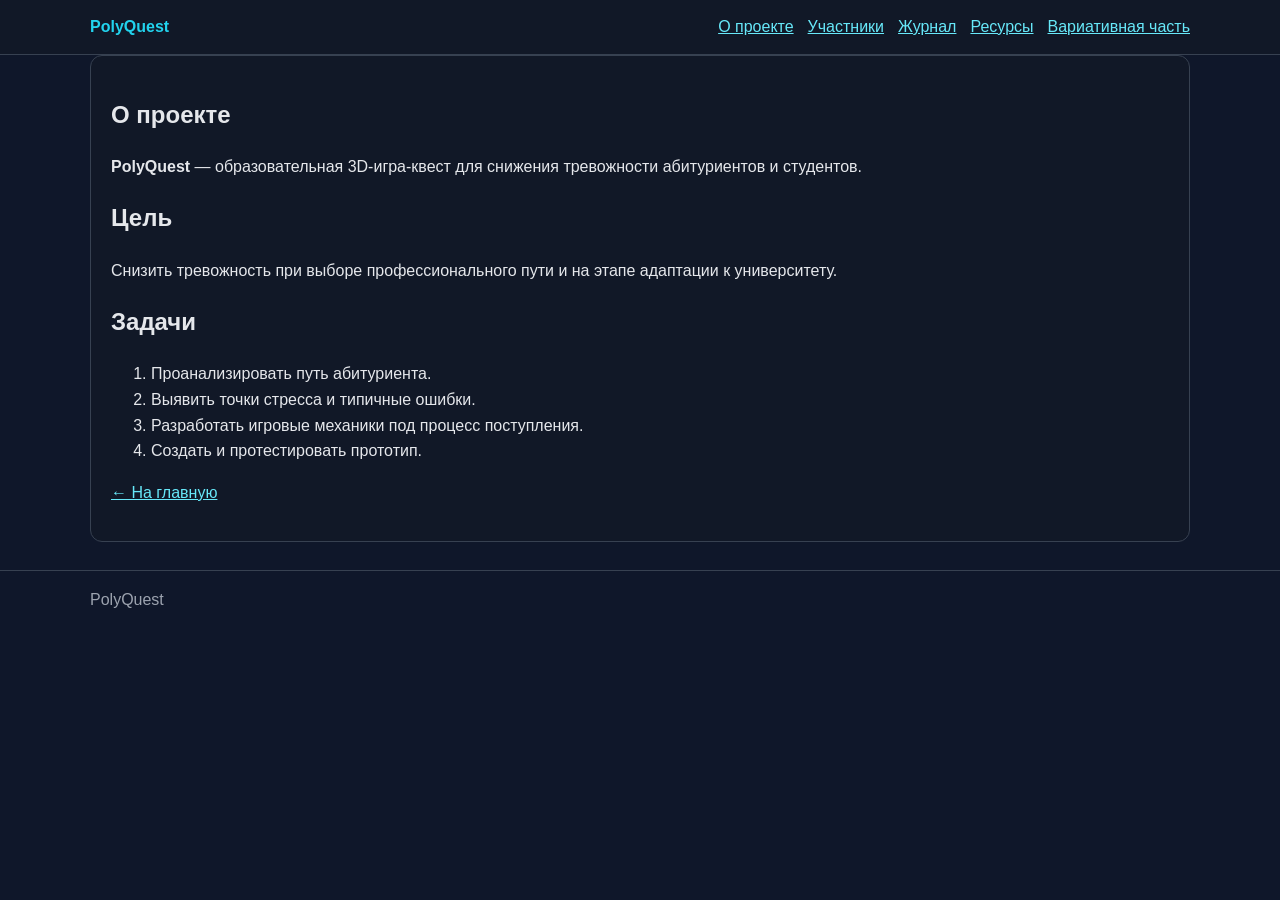
==== site/about.html @ 9ec341b6 "Предзащита" ====
<!doctype html>
<html lang="ru">
<head>
  <meta charset="UTF-8">
  <meta name="viewport" content="width=device-width, initial-scale=1.0">
  <title>О проекте — PolyQuest</title>
  <link rel="stylesheet" href="css/style.css">
</head>
<body>
  <header class="header">
    <div class="container">
      <a class="logo" href="index.html">PolyQuest</a>
      <nav>
        <ul class="menu">
          <li><a href="about.html">О проекте</a></li>
          <li><a href="participants.html">Участники</a></li>
          <li><a href="journal.html">Журнал</a></li>
          <li><a href="resources.html">Ресурсы</a></li>
          <li><a href="variable.html">Вариативная часть</a></li>
        </ul>
      </nav>
    </div>
  </header>
  <main class="container">
    <article class="content">
      <h1>О проекте</h1>
      <p><strong>PolyQuest</strong> — образовательная 3D-игра-квест для снижения тревожности абитуриентов и студентов.</p>
      <h2>Цель</h2>
      <p>Снизить тревожность при выборе профессионального пути и на этапе адаптации к университету.</p>
      <h2>Задачи</h2>
      <ol>
        <li>Проанализировать путь абитуриента.</li>
        <li>Выявить точки стресса и типичные ошибки.</li>
        <li>Разработать игровые механики под процесс поступления.</li>
        <li>Создать и протестировать прототип.</li>
      </ol>
      <p><a href="index.html">← На главную</a></p>
    </article>
  </main>
  <footer class="footer"><div class="container">PolyQuest</div></footer>
</body>
</html>
---- site/css/style.css ----
:root {
  --bg: #0f172a;
  --surface: #111827;
  --card: #1f2937;
  --text: #e5e7eb;
  --muted: #9ca3af;
  --accent: #22d3ee;
  --border: #374151;
}

* { box-sizing: border-box; }

body {
  margin: 0;
  font-family: Inter, Segoe UI, Arial, sans-serif;
  background: var(--bg);
  color: var(--text);
  line-height: 1.6;
}

.container {
  width: min(1100px, 92%);
  margin: 0 auto;
}

.header {
  background: var(--surface);
  border-bottom: 1px solid var(--border);
  position: sticky;
  top: 0;
}

.header .container {
  display: flex;
  align-items: center;
  justify-content: space-between;
  gap: 16px;
  padding: 14px 0;
}

.logo {
  color: var(--accent);
  text-decoration: none;
  font-weight: 700;
}

.menu {
  list-style: none;
  display: flex;
  flex-wrap: wrap;
  gap: 14px;
  margin: 0;
  padding: 0;
}

a { color: #67e8f9; }

.hero {
  background: linear-gradient(120deg, #0b3a47, #1d4ed8);
  border-radius: 14px;
  padding: 28px;
  margin: 24px 0;
}

.content,
.card {
  background: var(--surface);
  border: 1px solid var(--border);
  border-radius: 12px;
  padding: 20px;
}

.cards {
  display: grid;
  grid-template-columns: repeat(auto-fit, minmax(230px, 1fr));
  gap: 16px;
  margin-bottom: 26px;
}

.muted { color: var(--muted); }

.footer {
  border-top: 1px solid var(--border);
  margin-top: 28px;
}

.footer .container {
  padding: 16px 0;
  color: var(--muted);
}
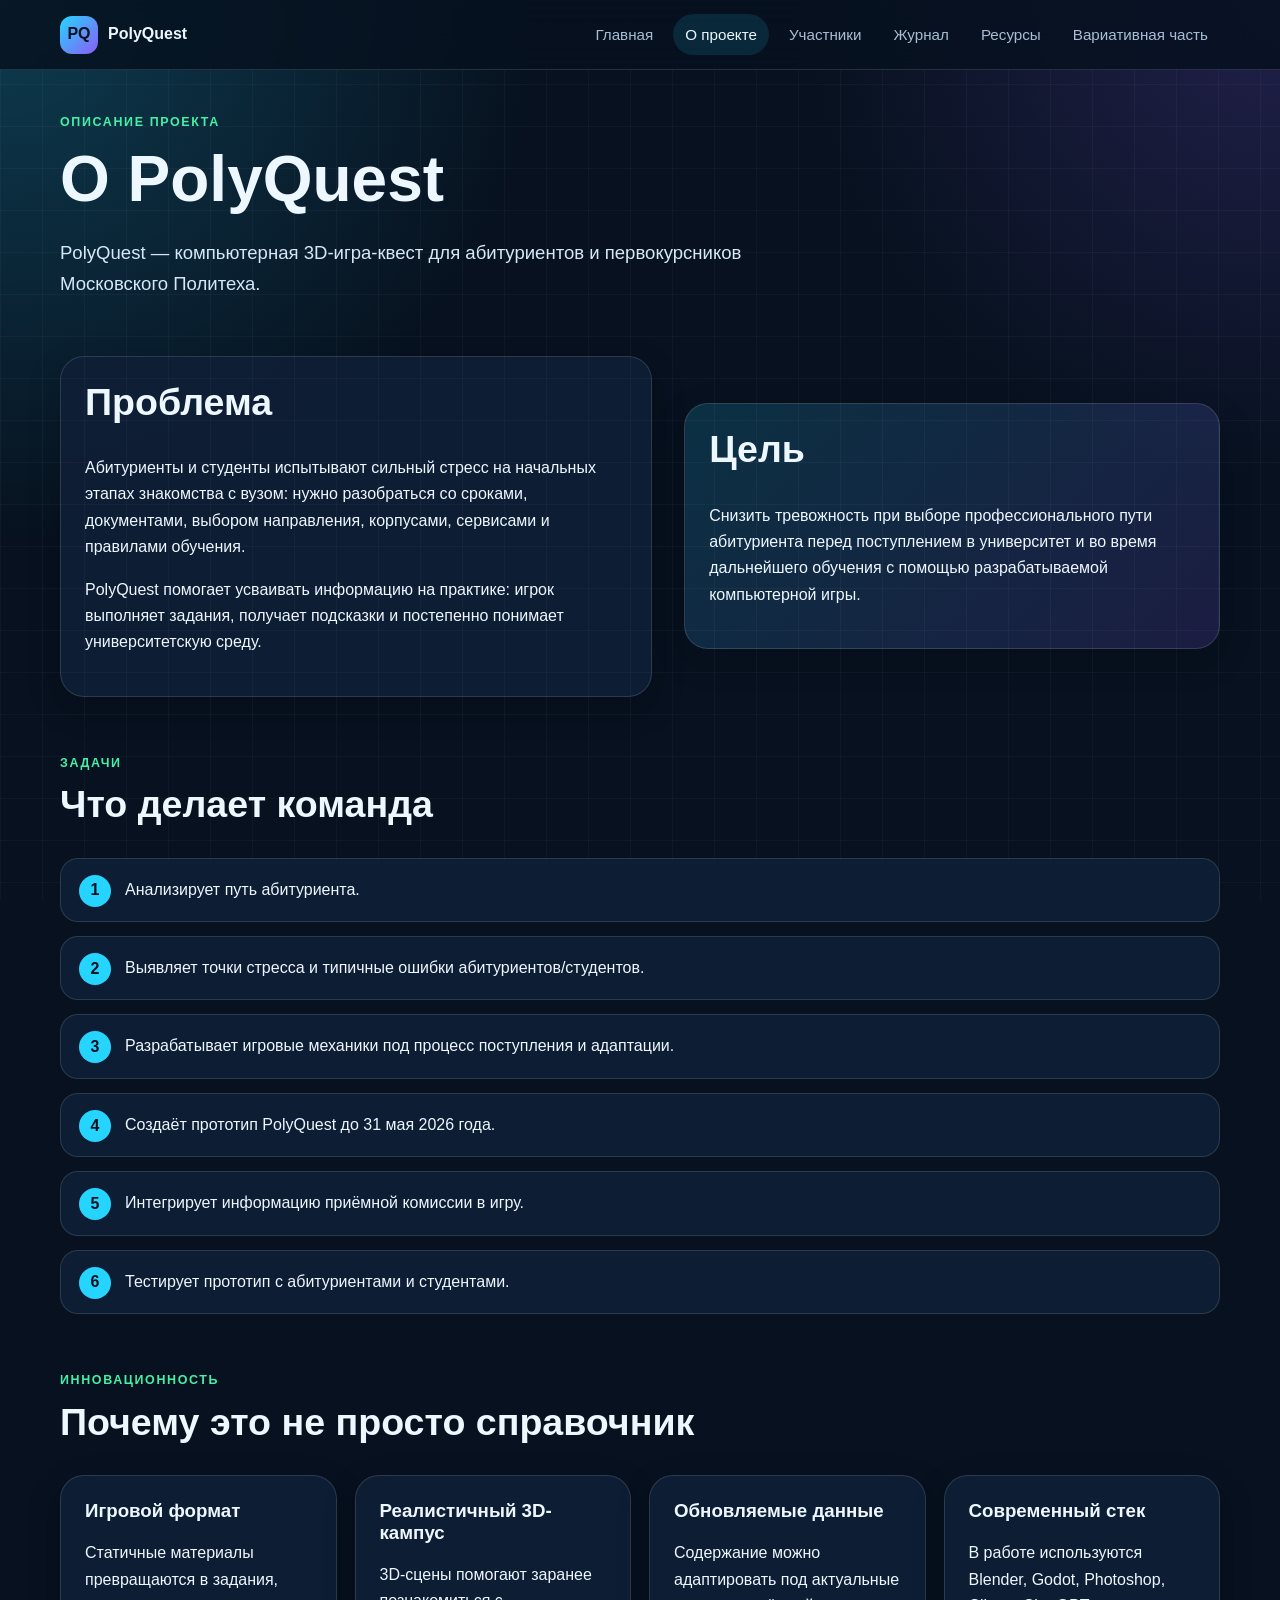
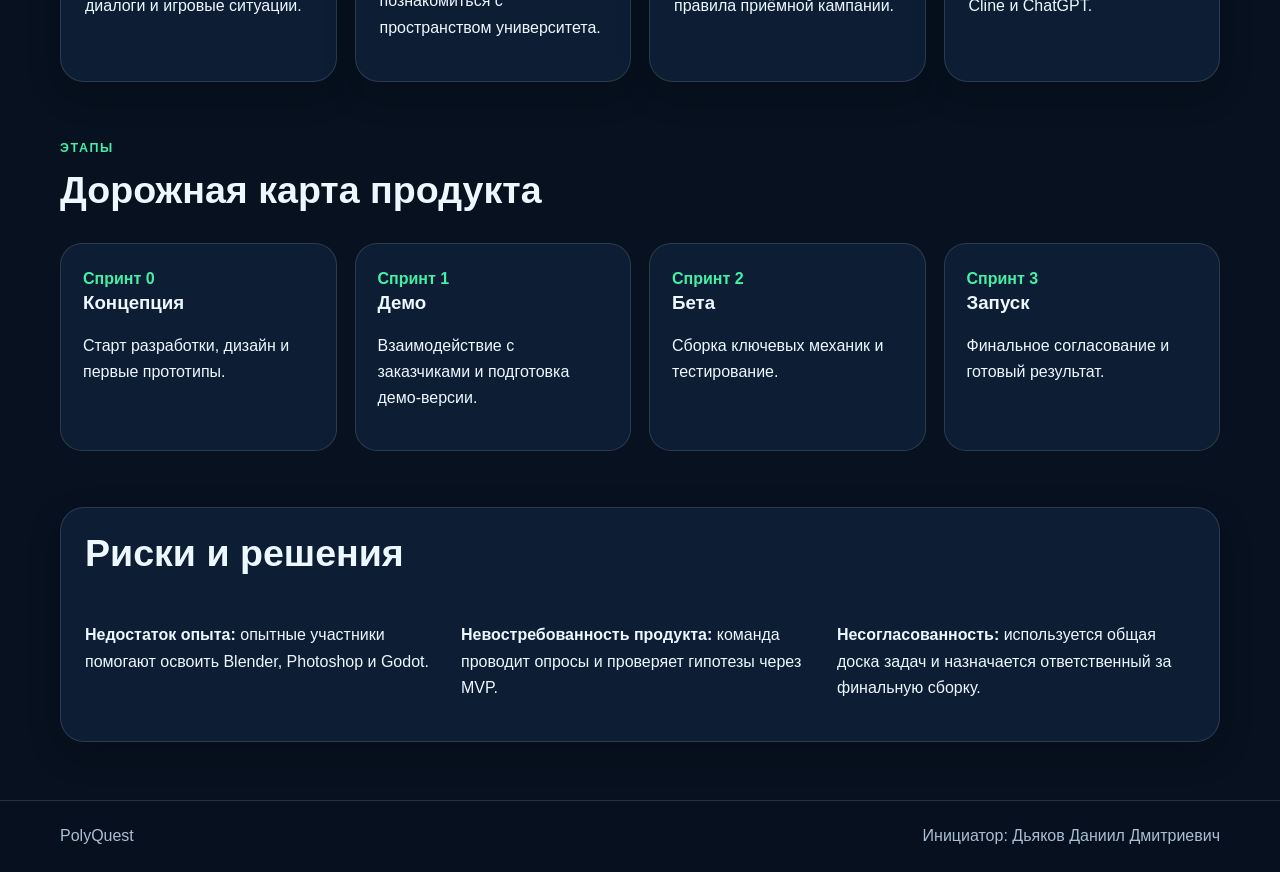
==== commit 9dddd6a3: "Подготовка к защите, доделывания сайта" ====
--- a/site/about.html
+++ b/site/about.html
@@ -1,42 +1,13 @@
 <!doctype html>
 <html lang="ru">
-<head>
-  <meta charset="UTF-8">
-  <meta name="viewport" content="width=device-width, initial-scale=1.0">
-  <title>О проекте — PolyQuest</title>
-  <link rel="stylesheet" href="css/style.css">
-</head>
+<head><meta charset="UTF-8"><meta name="viewport" content="width=device-width, initial-scale=1.0"><title>О проекте — PolyQuest</title><link rel="stylesheet" href="css/style.css"></head>
 <body>
-  <header class="header">
-    <div class="container">
-      <a class="logo" href="index.html">PolyQuest</a>
-      <nav>
-        <ul class="menu">
-          <li><a href="about.html">О проекте</a></li>
-          <li><a href="participants.html">Участники</a></li>
-          <li><a href="journal.html">Журнал</a></li>
-          <li><a href="resources.html">Ресурсы</a></li>
-          <li><a href="variable.html">Вариативная часть</a></li>
-        </ul>
-      </nav>
-    </div>
-  </header>
-  <main class="container">
-    <article class="content">
-      <h1>О проекте</h1>
-      <p><strong>PolyQuest</strong> — образовательная 3D-игра-квест для снижения тревожности абитуриентов и студентов.</p>
-      <h2>Цель</h2>
-      <p>Снизить тревожность при выборе профессионального пути и на этапе адаптации к университету.</p>
-      <h2>Задачи</h2>
-      <ol>
-        <li>Проанализировать путь абитуриента.</li>
-        <li>Выявить точки стресса и типичные ошибки.</li>
-        <li>Разработать игровые механики под процесс поступления.</li>
-        <li>Создать и протестировать прототип.</li>
-      </ol>
-      <p><a href="index.html">← На главную</a></p>
-    </article>
-  </main>
-  <footer class="footer"><div class="container">PolyQuest</div></footer>
-</body>
-</html>
+<header class="header"><div class="container nav-wrap"><a class="logo" href="index.html"><span>PQ</span> PolyQuest</a><nav aria-label="Основная навигация"><ul class="menu"><li><a href="index.html">Главная</a></li><li><a class="active" href="about.html">О проекте</a></li><li><a href="participants.html">Участники</a></li><li><a href="journal.html">Журнал</a></li><li><a href="resources.html">Ресурсы</a></li><li><a href="variable.html">Вариативная часть</a></li></ul></nav></div></header>
+<main class="container page">
+<section class="page-title"><p class="eyebrow">Описание проекта</p><h1>О PolyQuest</h1><p class="lead">PolyQuest — компьютерная 3D-игра-квест для абитуриентов и первокурсников Московского Политеха.</p></section>
+<section class="two-column section"><article class="content"><h2>Проблема</h2><p>Абитуриенты и студенты испытывают сильный стресс на начальных этапах знакомства с вузом: нужно разобраться со сроками, документами, выбором направления, корпусами, сервисами и правилами обучения.</p><p>PolyQuest помогает усваивать информацию на практике: игрок выполняет задания, получает подсказки и постепенно понимает университетскую среду.</p></article><article class="content accent-panel"><h2>Цель</h2><p>Снизить тревожность при выборе профессионального пути абитуриента перед поступлением в университет и во время дальнейшего обучения с помощью разрабатываемой компьютерной игры.</p></article></section>
+<section class="section"><div class="section-head"><p class="eyebrow">Задачи</p><h2>Что делает команда</h2></div><ol class="task-list"><li>Анализирует путь абитуриента.</li><li>Выявляет точки стресса и типичные ошибки абитуриентов/студентов.</li><li>Разрабатывает игровые механики под процесс поступления и адаптации.</li><li>Создаёт прототип PolyQuest до 31 мая 2026 года.</li><li>Интегрирует информацию приёмной комиссии в игру.</li><li>Тестирует прототип с абитуриентами и студентами.</li></ol></section>
+<section class="section"><div class="section-head"><p class="eyebrow">Инновационность</p><h2>Почему это не просто справочник</h2></div><div class="cards"><article class="card"><h3>Игровой формат</h3><p>Статичные материалы превращаются в задания, диалоги и игровые ситуации.</p></article><article class="card"><h3>Реалистичный 3D-кампус</h3><p>3D-сцены помогают заранее познакомиться с пространством университета.</p></article><article class="card"><h3>Обновляемые данные</h3><p>Содержание можно адаптировать под актуальные правила приёмной кампании.</p></article><article class="card"><h3>Современный стек</h3><p>В работе используются Blender, Godot, Photoshop, Cline и ChatGPT.</p></article></div></section>
+<section class="section timeline"><div class="section-head"><p class="eyebrow">Этапы</p><h2>Дорожная карта продукта</h2></div><div class="timeline-grid"><article><span>Спринт 0</span><h3>Концепция</h3><p>Старт разработки, дизайн и первые прототипы.</p></article><article><span>Спринт 1</span><h3>Демо</h3><p>Взаимодействие с заказчиками и подготовка демо-версии.</p></article><article><span>Спринт 2</span><h3>Бета</h3><p>Сборка ключевых механик и тестирование.</p></article><article><span>Спринт 3</span><h3>Запуск</h3><p>Финальное согласование и готовый результат.</p></article></div></section>
+<section class="section content"><h2>Риски и решения</h2><div class="risk-grid"><p><strong>Недостаток опыта:</strong> опытные участники помогают освоить Blender, Photoshop и Godot.</p><p><strong>Невостребованность продукта:</strong> команда проводит опросы и проверяет гипотезы через MVP.</p><p><strong>Несогласованность:</strong> используется общая доска задач и назначается ответственный за финальную сборку.</p></div></section>
+</main><footer class="footer"><div class="container footer-grid"><span>PolyQuest</span><span>Инициатор: Дьяков Даниил Дмитриевич</span></div></footer></body></html>
--- a/site/css/style.css
+++ b/site/css/style.css
@@ -1,90 +1 @@
-:root {
-  --bg: #0f172a;
-  --surface: #111827;
-  --card: #1f2937;
-  --text: #e5e7eb;
-  --muted: #9ca3af;
-  --accent: #22d3ee;
-  --border: #374151;
-}
-
-* { box-sizing: border-box; }
-
-body {
-  margin: 0;
-  font-family: Inter, Segoe UI, Arial, sans-serif;
-  background: var(--bg);
-  color: var(--text);
-  line-height: 1.6;
-}
-
-.container {
-  width: min(1100px, 92%);
-  margin: 0 auto;
-}
-
-.header {
-  background: var(--surface);
-  border-bottom: 1px solid var(--border);
-  position: sticky;
-  top: 0;
-}
-
-.header .container {
-  display: flex;
-  align-items: center;
-  justify-content: space-between;
-  gap: 16px;
-  padding: 14px 0;
-}
-
-.logo {
-  color: var(--accent);
-  text-decoration: none;
-  font-weight: 700;
-}
-
-.menu {
-  list-style: none;
-  display: flex;
-  flex-wrap: wrap;
-  gap: 14px;
-  margin: 0;
-  padding: 0;
-}
-
-a { color: #67e8f9; }
-
-.hero {
-  background: linear-gradient(120deg, #0b3a47, #1d4ed8);
-  border-radius: 14px;
-  padding: 28px;
-  margin: 24px 0;
-}
-
-.content,
-.card {
-  background: var(--surface);
-  border: 1px solid var(--border);
-  border-radius: 12px;
-  padding: 20px;
-}
-
-.cards {
-  display: grid;
-  grid-template-columns: repeat(auto-fit, minmax(230px, 1fr));
-  gap: 16px;
-  margin-bottom: 26px;
-}
-
-.muted { color: var(--muted); }
-
-.footer {
-  border-top: 1px solid var(--border);
-  margin-top: 28px;
-}
-
-.footer .container {
-  padding: 16px 0;
-  color: var(--muted);
-}
+:root{--bg:#07111f;--surface:rgba(15,31,55,.88);--text:#edf7ff;--muted:#a9bed5;--accent:#25d5ff;--accent2:#8b5cf6;--green:#45f0a6;--border:rgba(255,255,255,.13);--shadow:0 24px 70px rgba(0,0,0,.28)}*{box-sizing:border-box}body{margin:0;font-family:Inter,"Segoe UI",Arial,sans-serif;background:radial-gradient(circle at top left,rgba(37,213,255,.22),transparent 34rem),radial-gradient(circle at top right,rgba(139,92,246,.2),transparent 30rem),var(--bg);color:var(--text);line-height:1.65}body:before{content:"";position:fixed;inset:0;pointer-events:none;background-image:linear-gradient(rgba(255,255,255,.035) 1px,transparent 1px),linear-gradient(90deg,rgba(255,255,255,.035) 1px,transparent 1px);background-size:42px 42px}a{color:#7de8ff;text-decoration:none}a:hover{color:white}.container{width:min(1160px,92%);margin:0 auto}.section{margin:56px auto}.compact{margin-top:28px}.page{padding-top:42px}.header{background:rgba(7,17,31,.84);border-bottom:1px solid var(--border);position:sticky;top:0;z-index:10;backdrop-filter:blur(18px)}.nav-wrap{display:flex;align-items:center;justify-content:space-between;gap:18px;padding:14px 0}.logo{display:inline-flex;align-items:center;gap:10px;color:var(--text);font-weight:800}.logo span{display:grid;place-items:center;width:38px;height:38px;border-radius:12px;background:linear-gradient(135deg,var(--accent),var(--accent2));color:#06111f}.menu{list-style:none;display:flex;flex-wrap:wrap;justify-content:flex-end;gap:8px;margin:0;padding:0}.menu a{display:inline-block;padding:8px 12px;border-radius:999px;color:var(--muted);font-size:.95rem}.menu a:hover,.menu a.active{background:rgba(37,213,255,.12);color:var(--text)}.hero{padding:78px 0 44px;overflow:hidden}.hero-grid,.two-column{display:grid;grid-template-columns:minmax(0,1.05fr) minmax(320px,.95fr);gap:32px;align-items:center}.eyebrow{color:var(--green);text-transform:uppercase;letter-spacing:.13em;font-size:.78rem;font-weight:800;margin:0 0 10px}h1,h2,h3{line-height:1.15;margin-top:0}h1{font-size:clamp(2.2rem,5vw,4.8rem);margin-bottom:22px}h2{font-size:clamp(1.6rem,3vw,2.35rem)}.lead{font-size:1.16rem;color:#d6e8f8;max-width:780px}.muted{color:var(--muted)}.hero-actions{display:flex;flex-wrap:wrap;gap:14px;margin-top:28px}.button{display:inline-flex;align-items:center;justify-content:center;min-height:46px;padding:0 20px;border-radius:14px;color:#06111f;background:linear-gradient(135deg,var(--accent),var(--green));font-weight:800;box-shadow:0 14px 34px rgba(37,213,255,.22)}.button.ghost{background:rgba(255,255,255,.08);color:var(--text);border:1px solid var(--border);box-shadow:none}.game-visual{min-height:420px;display:grid;place-items:center}.campus-card{width:min(470px,100%);aspect-ratio:1.12;position:relative;overflow:hidden;border:1px solid var(--border);border-radius:34px;background:linear-gradient(180deg,#163a68,#10213c 62%,#0b1728);box-shadow:var(--shadow)}.campus-sky{position:absolute;inset:0 0 45%;background:linear-gradient(135deg,#2792d1,#7059dd)}.building{position:absolute;bottom:26%;border-radius:12px 12px 0 0;background:linear-gradient(180deg,#e8f6ff,#85a9c8)}.building:before{content:"";position:absolute;inset:18px 14px;background:repeating-linear-gradient(90deg,#174063 0 12px,transparent 12px 26px);opacity:.65}.building-one{left:10%;width:28%;height:42%}.building-two{left:39%;width:25%;height:54%}.building-three{right:9%;width:24%;height:36%}.route{position:absolute;left:8%;right:8%;bottom:8%;height:30%;border:10px solid transparent;border-bottom-color:#ffd166;border-right-color:#ffd166;transform:skewX(-18deg);border-radius:18px}.player-dot{position:absolute;left:58%;bottom:24%;width:34px;height:34px;border-radius:50%;background:var(--green);box-shadow:0 0 0 10px rgba(69,240,166,.18),0 0 28px rgba(69,240,166,.9)}.content,.card,.resource-card,.post-card{background:var(--surface);border:1px solid var(--border);border-radius:24px;padding:24px;box-shadow:0 12px 34px rgba(0,0,0,.18)}.wide{max-width:920px}.annotation{border-left:5px solid var(--accent)}.accent-panel{background:linear-gradient(135deg,rgba(37,213,255,.16),rgba(139,92,246,.16))}.cards{display:grid;grid-template-columns:repeat(auto-fit,minmax(230px,1fr));gap:18px}.card{transition:.2s}.card:hover{transform:translateY(-4px);border-color:rgba(37,213,255,.45)}.icon{width:52px;height:52px;display:grid;place-items:center;border-radius:16px;background:rgba(37,213,255,.12);font-size:1.6rem;margin-bottom:18px}.stats{display:grid;grid-template-columns:repeat(auto-fit,minmax(220px,1fr));gap:16px}.stat-card{padding:24px;border-radius:22px;background:linear-gradient(135deg,rgba(37,213,255,.16),rgba(69,240,166,.08));border:1px solid var(--border)}.stat-card strong{display:block;font-size:2.7rem;color:var(--accent);line-height:1;margin-bottom:10px}.section-head{max-width:780px;margin-bottom:22px}.page-title{margin-bottom:34px}.video-frame{overflow:hidden;border-radius:24px;border:1px solid var(--border);aspect-ratio:16/9;box-shadow:var(--shadow);background:#000}.video-frame iframe{width:100%;height:100%;border:0;display:block}.task-list{counter-reset:tasks;list-style:none;padding:0;display:grid;gap:14px}.task-list li{counter-increment:tasks;padding:18px 18px 18px 64px;border:1px solid var(--border);border-radius:18px;background:var(--surface);position:relative}.task-list li:before{content:counter(tasks);position:absolute;left:18px;top:16px;width:32px;height:32px;border-radius:50%;display:grid;place-items:center;background:var(--accent);color:#06111f;font-weight:900}.timeline-grid,.roles-grid,.resource-grid,.risk-grid{display:grid;grid-template-columns:repeat(auto-fit,minmax(240px,1fr));gap:18px}.timeline-grid article{padding:22px;border-radius:22px;border:1px solid var(--border);background:var(--surface)}.timeline-grid span,.post-content time{color:var(--green);font-weight:800}.role-block h3{color:var(--accent)}.check-list{padding-left:0;list-style:none}.check-list li{margin:10px 0;padding-left:32px;position:relative}.check-list li:before{content:"✓";position:absolute;left:0;color:var(--green);font-weight:900}.journal-list{display:grid;gap:22px}.post-card{display:grid;grid-template-columns:280px minmax(0,1fr);gap:24px;overflow:hidden;padding:0}.post-content{padding:24px 24px 24px 0}.post-media{min-height:230px}.post-media.research{background:linear-gradient(135deg,#123b64,#2f79a8)}.post-media.prototype{background:linear-gradient(135deg,#33205d,#157d9f)}.post-media.campus{background:linear-gradient(135deg,#173b2f,#2770aa)}.resource-card ul{padding-left:20px}.resource-card li{margin:12px 0}.footer{border-top:1px solid var(--border);margin-top:58px;background:rgba(7,17,31,.75)}.footer-grid{display:flex;justify-content:space-between;gap:16px;flex-wrap:wrap;padding:22px 0;color:var(--muted)}@media(max-width:860px){.nav-wrap{align-items:flex-start;flex-direction:column}.menu{justify-content:flex-start}.hero{padding-top:42px}.hero-grid,.two-column{grid-template-columns:1fr}.game-visual{min-height:320px}.post-card{grid-template-columns:1fr}.post-content{padding:0 24px 24px}.post-media{min-height:180px}}@media(max-width:520px){.container{width:min(100% - 24px,1160px)}.menu a{padding:7px 9px;font-size:.88rem}.content,.card,.resource-card{padding:18px;border-radius:18px}.hero-actions{flex-direction:column}.button{width:100%}}
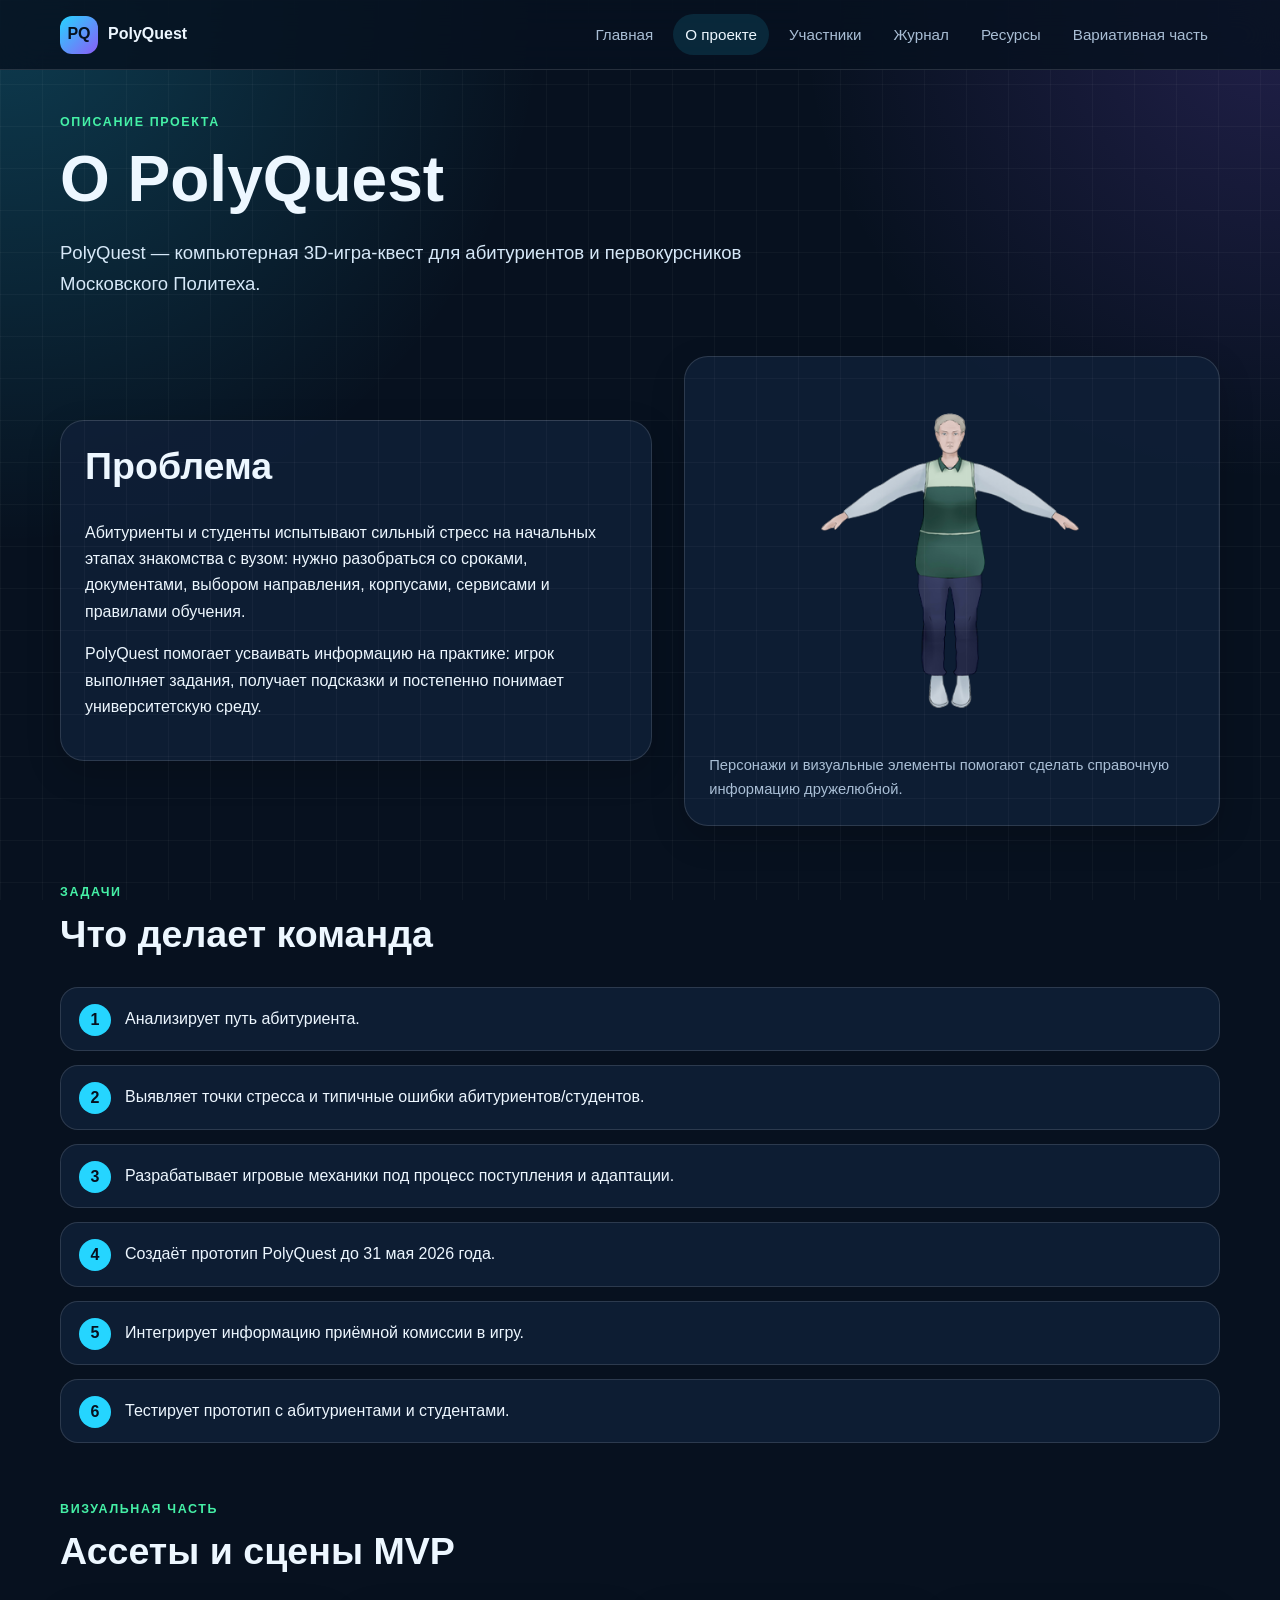
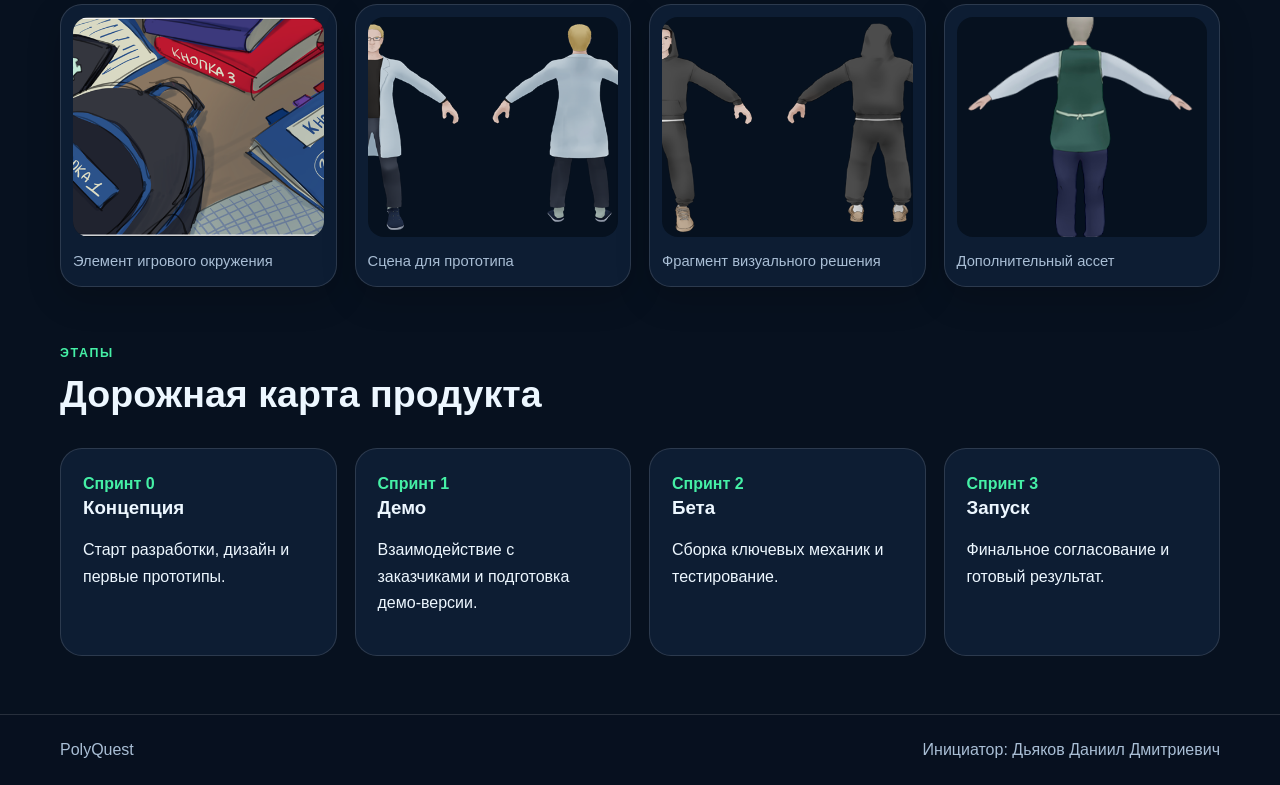
==== commit 53291240: "Добавление материалов на сайт" ====
--- a/site/about.html
+++ b/site/about.html
@@ -1,13 +1,9 @@
 <!doctype html>
 <html lang="ru">
 <head><meta charset="UTF-8"><meta name="viewport" content="width=device-width, initial-scale=1.0"><title>О проекте — PolyQuest</title><link rel="stylesheet" href="css/style.css"></head>
-<body>
-<header class="header"><div class="container nav-wrap"><a class="logo" href="index.html"><span>PQ</span> PolyQuest</a><nav aria-label="Основная навигация"><ul class="menu"><li><a href="index.html">Главная</a></li><li><a class="active" href="about.html">О проекте</a></li><li><a href="participants.html">Участники</a></li><li><a href="journal.html">Журнал</a></li><li><a href="resources.html">Ресурсы</a></li><li><a href="variable.html">Вариативная часть</a></li></ul></nav></div></header>
-<main class="container page">
-<section class="page-title"><p class="eyebrow">Описание проекта</p><h1>О PolyQuest</h1><p class="lead">PolyQuest — компьютерная 3D-игра-квест для абитуриентов и первокурсников Московского Политеха.</p></section>
-<section class="two-column section"><article class="content"><h2>Проблема</h2><p>Абитуриенты и студенты испытывают сильный стресс на начальных этапах знакомства с вузом: нужно разобраться со сроками, документами, выбором направления, корпусами, сервисами и правилами обучения.</p><p>PolyQuest помогает усваивать информацию на практике: игрок выполняет задания, получает подсказки и постепенно понимает университетскую среду.</p></article><article class="content accent-panel"><h2>Цель</h2><p>Снизить тревожность при выборе профессионального пути абитуриента перед поступлением в университет и во время дальнейшего обучения с помощью разрабатываемой компьютерной игры.</p></article></section>
+<body><header class="header"><div class="container nav-wrap"><a class="logo" href="index.html"><span>PQ</span> PolyQuest</a><nav aria-label="Основная навигация"><ul class="menu"><li><a href="index.html">Главная</a></li><li><a class="active" href="about.html">О проекте</a></li><li><a href="participants.html">Участники</a></li><li><a href="journal.html">Журнал</a></li><li><a href="resources.html">Ресурсы</a></li><li><a href="variable.html">Вариативная часть</a></li></ul></nav></div></header>
+<main class="container page"><section class="page-title"><p class="eyebrow">Описание проекта</p><h1>О PolyQuest</h1><p class="lead">PolyQuest — компьютерная 3D-игра-квест для абитуриентов и первокурсников Московского Политеха.</p></section>
+<section class="two-column section"><article class="content"><h2>Проблема</h2><p>Абитуриенты и студенты испытывают сильный стресс на начальных этапах знакомства с вузом: нужно разобраться со сроками, документами, выбором направления, корпусами, сервисами и правилами обучения.</p><p>PolyQuest помогает усваивать информацию на практике: игрок выполняет задания, получает подсказки и постепенно понимает университетскую среду.</p></article><figure class="content media-card"><img src="материалы/image_2026-05-04_14-52-33-Photoroom.png" alt="Персонаж PolyQuest"><figcaption>Персонажи и визуальные элементы помогают сделать справочную информацию дружелюбной.</figcaption></figure></section>
 <section class="section"><div class="section-head"><p class="eyebrow">Задачи</p><h2>Что делает команда</h2></div><ol class="task-list"><li>Анализирует путь абитуриента.</li><li>Выявляет точки стресса и типичные ошибки абитуриентов/студентов.</li><li>Разрабатывает игровые механики под процесс поступления и адаптации.</li><li>Создаёт прототип PolyQuest до 31 мая 2026 года.</li><li>Интегрирует информацию приёмной комиссии в игру.</li><li>Тестирует прототип с абитуриентами и студентами.</li></ol></section>
-<section class="section"><div class="section-head"><p class="eyebrow">Инновационность</p><h2>Почему это не просто справочник</h2></div><div class="cards"><article class="card"><h3>Игровой формат</h3><p>Статичные материалы превращаются в задания, диалоги и игровые ситуации.</p></article><article class="card"><h3>Реалистичный 3D-кампус</h3><p>3D-сцены помогают заранее познакомиться с пространством университета.</p></article><article class="card"><h3>Обновляемые данные</h3><p>Содержание можно адаптировать под актуальные правила приёмной кампании.</p></article><article class="card"><h3>Современный стек</h3><p>В работе используются Blender, Godot, Photoshop, Cline и ChatGPT.</p></article></div></section>
-<section class="section timeline"><div class="section-head"><p class="eyebrow">Этапы</p><h2>Дорожная карта продукта</h2></div><div class="timeline-grid"><article><span>Спринт 0</span><h3>Концепция</h3><p>Старт разработки, дизайн и первые прототипы.</p></article><article><span>Спринт 1</span><h3>Демо</h3><p>Взаимодействие с заказчиками и подготовка демо-версии.</p></article><article><span>Спринт 2</span><h3>Бета</h3><p>Сборка ключевых механик и тестирование.</p></article><article><span>Спринт 3</span><h3>Запуск</h3><p>Финальное согласование и готовый результат.</p></article></div></section>
-<section class="section content"><h2>Риски и решения</h2><div class="risk-grid"><p><strong>Недостаток опыта:</strong> опытные участники помогают освоить Blender, Photoshop и Godot.</p><p><strong>Невостребованность продукта:</strong> команда проводит опросы и проверяет гипотезы через MVP.</p><p><strong>Несогласованность:</strong> используется общая доска задач и назначается ответственный за финальную сборку.</p></div></section>
-</main><footer class="footer"><div class="container footer-grid"><span>PolyQuest</span><span>Инициатор: Дьяков Даниил Дмитриевич</span></div></footer></body></html>+<section class="section"><div class="section-head"><p class="eyebrow">Визуальная часть</p><h2>Ассеты и сцены MVP</h2></div><div class="media-gallery"><figure><img src="материалы/image_2026-05-04_14-52-19.png" alt="Материал PolyQuest"><figcaption>Элемент игрового окружения</figcaption></figure><figure><img src="материалы/image_2026-05-04_14-52-24.png" alt="Материал PolyQuest"><figcaption>Сцена для прототипа</figcaption></figure><figure><img src="материалы/image_2026-05-04_14-52-28.png" alt="Материал PolyQuest"><figcaption>Фрагмент визуального решения</figcaption></figure><figure><img src="материалы/image_2026-05-04_14-52-38-Photoroom.png" alt="Материал PolyQuest"><figcaption>Дополнительный ассет</figcaption></figure></div></section>
+<section class="section timeline"><div class="section-head"><p class="eyebrow">Этапы</p><h2>Дорожная карта продукта</h2></div><div class="timeline-grid"><article><span>Спринт 0</span><h3>Концепция</h3><p>Старт разработки, дизайн и первые прототипы.</p></article><article><span>Спринт 1</span><h3>Демо</h3><p>Взаимодействие с заказчиками и подготовка демо-версии.</p></article><article><span>Спринт 2</span><h3>Бета</h3><p>Сборка ключевых механик и тестирование.</p></article><article><span>Спринт 3</span><h3>Запуск</h3><p>Финальное согласование и готовый результат.</p></article></div></section></main><footer class="footer"><div class="container footer-grid"><span>PolyQuest</span><span>Инициатор: Дьяков Даниил Дмитриевич</span></div></footer></body></html>
--- a/site/css/style.css
+++ b/site/css/style.css
@@ -1 +1 @@
-:root{--bg:#07111f;--surface:rgba(15,31,55,.88);--text:#edf7ff;--muted:#a9bed5;--accent:#25d5ff;--accent2:#8b5cf6;--green:#45f0a6;--border:rgba(255,255,255,.13);--shadow:0 24px 70px rgba(0,0,0,.28)}*{box-sizing:border-box}body{margin:0;font-family:Inter,"Segoe UI",Arial,sans-serif;background:radial-gradient(circle at top left,rgba(37,213,255,.22),transparent 34rem),radial-gradient(circle at top right,rgba(139,92,246,.2),transparent 30rem),var(--bg);color:var(--text);line-height:1.65}body:before{content:"";position:fixed;inset:0;pointer-events:none;background-image:linear-gradient(rgba(255,255,255,.035) 1px,transparent 1px),linear-gradient(90deg,rgba(255,255,255,.035) 1px,transparent 1px);background-size:42px 42px}a{color:#7de8ff;text-decoration:none}a:hover{color:white}.container{width:min(1160px,92%);margin:0 auto}.section{margin:56px auto}.compact{margin-top:28px}.page{padding-top:42px}.header{background:rgba(7,17,31,.84);border-bottom:1px solid var(--border);position:sticky;top:0;z-index:10;backdrop-filter:blur(18px)}.nav-wrap{display:flex;align-items:center;justify-content:space-between;gap:18px;padding:14px 0}.logo{display:inline-flex;align-items:center;gap:10px;color:var(--text);font-weight:800}.logo span{display:grid;place-items:center;width:38px;height:38px;border-radius:12px;background:linear-gradient(135deg,var(--accent),var(--accent2));color:#06111f}.menu{list-style:none;display:flex;flex-wrap:wrap;justify-content:flex-end;gap:8px;margin:0;padding:0}.menu a{display:inline-block;padding:8px 12px;border-radius:999px;color:var(--muted);font-size:.95rem}.menu a:hover,.menu a.active{background:rgba(37,213,255,.12);color:var(--text)}.hero{padding:78px 0 44px;overflow:hidden}.hero-grid,.two-column{display:grid;grid-template-columns:minmax(0,1.05fr) minmax(320px,.95fr);gap:32px;align-items:center}.eyebrow{color:var(--green);text-transform:uppercase;letter-spacing:.13em;font-size:.78rem;font-weight:800;margin:0 0 10px}h1,h2,h3{line-height:1.15;margin-top:0}h1{font-size:clamp(2.2rem,5vw,4.8rem);margin-bottom:22px}h2{font-size:clamp(1.6rem,3vw,2.35rem)}.lead{font-size:1.16rem;color:#d6e8f8;max-width:780px}.muted{color:var(--muted)}.hero-actions{display:flex;flex-wrap:wrap;gap:14px;margin-top:28px}.button{display:inline-flex;align-items:center;justify-content:center;min-height:46px;padding:0 20px;border-radius:14px;color:#06111f;background:linear-gradient(135deg,var(--accent),var(--green));font-weight:800;box-shadow:0 14px 34px rgba(37,213,255,.22)}.button.ghost{background:rgba(255,255,255,.08);color:var(--text);border:1px solid var(--border);box-shadow:none}.game-visual{min-height:420px;display:grid;place-items:center}.campus-card{width:min(470px,100%);aspect-ratio:1.12;position:relative;overflow:hidden;border:1px solid var(--border);border-radius:34px;background:linear-gradient(180deg,#163a68,#10213c 62%,#0b1728);box-shadow:var(--shadow)}.campus-sky{position:absolute;inset:0 0 45%;background:linear-gradient(135deg,#2792d1,#7059dd)}.building{position:absolute;bottom:26%;border-radius:12px 12px 0 0;background:linear-gradient(180deg,#e8f6ff,#85a9c8)}.building:before{content:"";position:absolute;inset:18px 14px;background:repeating-linear-gradient(90deg,#174063 0 12px,transparent 12px 26px);opacity:.65}.building-one{left:10%;width:28%;height:42%}.building-two{left:39%;width:25%;height:54%}.building-three{right:9%;width:24%;height:36%}.route{position:absolute;left:8%;right:8%;bottom:8%;height:30%;border:10px solid transparent;border-bottom-color:#ffd166;border-right-color:#ffd166;transform:skewX(-18deg);border-radius:18px}.player-dot{position:absolute;left:58%;bottom:24%;width:34px;height:34px;border-radius:50%;background:var(--green);box-shadow:0 0 0 10px rgba(69,240,166,.18),0 0 28px rgba(69,240,166,.9)}.content,.card,.resource-card,.post-card{background:var(--surface);border:1px solid var(--border);border-radius:24px;padding:24px;box-shadow:0 12px 34px rgba(0,0,0,.18)}.wide{max-width:920px}.annotation{border-left:5px solid var(--accent)}.accent-panel{background:linear-gradient(135deg,rgba(37,213,255,.16),rgba(139,92,246,.16))}.cards{display:grid;grid-template-columns:repeat(auto-fit,minmax(230px,1fr));gap:18px}.card{transition:.2s}.card:hover{transform:translateY(-4px);border-color:rgba(37,213,255,.45)}.icon{width:52px;height:52px;display:grid;place-items:center;border-radius:16px;background:rgba(37,213,255,.12);font-size:1.6rem;margin-bottom:18px}.stats{display:grid;grid-template-columns:repeat(auto-fit,minmax(220px,1fr));gap:16px}.stat-card{padding:24px;border-radius:22px;background:linear-gradient(135deg,rgba(37,213,255,.16),rgba(69,240,166,.08));border:1px solid var(--border)}.stat-card strong{display:block;font-size:2.7rem;color:var(--accent);line-height:1;margin-bottom:10px}.section-head{max-width:780px;margin-bottom:22px}.page-title{margin-bottom:34px}.video-frame{overflow:hidden;border-radius:24px;border:1px solid var(--border);aspect-ratio:16/9;box-shadow:var(--shadow);background:#000}.video-frame iframe{width:100%;height:100%;border:0;display:block}.task-list{counter-reset:tasks;list-style:none;padding:0;display:grid;gap:14px}.task-list li{counter-increment:tasks;padding:18px 18px 18px 64px;border:1px solid var(--border);border-radius:18px;background:var(--surface);position:relative}.task-list li:before{content:counter(tasks);position:absolute;left:18px;top:16px;width:32px;height:32px;border-radius:50%;display:grid;place-items:center;background:var(--accent);color:#06111f;font-weight:900}.timeline-grid,.roles-grid,.resource-grid,.risk-grid{display:grid;grid-template-columns:repeat(auto-fit,minmax(240px,1fr));gap:18px}.timeline-grid article{padding:22px;border-radius:22px;border:1px solid var(--border);background:var(--surface)}.timeline-grid span,.post-content time{color:var(--green);font-weight:800}.role-block h3{color:var(--accent)}.check-list{padding-left:0;list-style:none}.check-list li{margin:10px 0;padding-left:32px;position:relative}.check-list li:before{content:"✓";position:absolute;left:0;color:var(--green);font-weight:900}.journal-list{display:grid;gap:22px}.post-card{display:grid;grid-template-columns:280px minmax(0,1fr);gap:24px;overflow:hidden;padding:0}.post-content{padding:24px 24px 24px 0}.post-media{min-height:230px}.post-media.research{background:linear-gradient(135deg,#123b64,#2f79a8)}.post-media.prototype{background:linear-gradient(135deg,#33205d,#157d9f)}.post-media.campus{background:linear-gradient(135deg,#173b2f,#2770aa)}.resource-card ul{padding-left:20px}.resource-card li{margin:12px 0}.footer{border-top:1px solid var(--border);margin-top:58px;background:rgba(7,17,31,.75)}.footer-grid{display:flex;justify-content:space-between;gap:16px;flex-wrap:wrap;padding:22px 0;color:var(--muted)}@media(max-width:860px){.nav-wrap{align-items:flex-start;flex-direction:column}.menu{justify-content:flex-start}.hero{padding-top:42px}.hero-grid,.two-column{grid-template-columns:1fr}.game-visual{min-height:320px}.post-card{grid-template-columns:1fr}.post-content{padding:0 24px 24px}.post-media{min-height:180px}}@media(max-width:520px){.container{width:min(100% - 24px,1160px)}.menu a{padding:7px 9px;font-size:.88rem}.content,.card,.resource-card{padding:18px;border-radius:18px}.hero-actions{flex-direction:column}.button{width:100%}}+:root{--bg:#07111f;--surface:rgba(15,31,55,.88);--text:#edf7ff;--muted:#a9bed5;--accent:#25d5ff;--accent2:#8b5cf6;--green:#45f0a6;--border:rgba(255,255,255,.13);--shadow:0 24px 70px rgba(0,0,0,.28)}*{box-sizing:border-box}body{margin:0;font-family:Inter,"Segoe UI",Arial,sans-serif;background:radial-gradient(circle at top left,rgba(37,213,255,.22),transparent 34rem),radial-gradient(circle at top right,rgba(139,92,246,.2),transparent 30rem),var(--bg);color:var(--text);line-height:1.65}body:before{content:"";position:fixed;inset:0;pointer-events:none;background-image:linear-gradient(rgba(255,255,255,.035) 1px,transparent 1px),linear-gradient(90deg,rgba(255,255,255,.035) 1px,transparent 1px);background-size:42px 42px}a{color:#7de8ff;text-decoration:none}a:hover{color:white}.container{width:min(1160px,92%);margin:0 auto}.section{margin:56px auto}.compact{margin-top:28px}.page{padding-top:42px}.header{background:rgba(7,17,31,.84);border-bottom:1px solid var(--border);position:sticky;top:0;z-index:10;backdrop-filter:blur(18px)}.nav-wrap{display:flex;align-items:center;justify-content:space-between;gap:18px;padding:14px 0}.logo{display:inline-flex;align-items:center;gap:10px;color:var(--text);font-weight:800}.logo span{display:grid;place-items:center;width:38px;height:38px;border-radius:12px;background:linear-gradient(135deg,var(--accent),var(--accent2));color:#06111f}.menu{list-style:none;display:flex;flex-wrap:wrap;justify-content:flex-end;gap:8px;margin:0;padding:0}.menu a{display:inline-block;padding:8px 12px;border-radius:999px;color:var(--muted);font-size:.95rem}.menu a:hover,.menu a.active{background:rgba(37,213,255,.12);color:var(--text)}.hero{padding:78px 0 44px;overflow:hidden}.hero-grid,.two-column{display:grid;grid-template-columns:minmax(0,1.05fr) minmax(320px,.95fr);gap:32px;align-items:center}.eyebrow{color:var(--green);text-transform:uppercase;letter-spacing:.13em;font-size:.78rem;font-weight:800;margin:0 0 10px}h1,h2,h3{line-height:1.15;margin-top:0}h1{font-size:clamp(2.2rem,5vw,4.8rem);margin-bottom:22px}h2{font-size:clamp(1.6rem,3vw,2.35rem)}.lead{font-size:1.16rem;color:#d6e8f8;max-width:780px}.muted{color:var(--muted)}.hero-actions{display:flex;flex-wrap:wrap;gap:14px;margin-top:28px}.button{display:inline-flex;align-items:center;justify-content:center;min-height:46px;padding:0 20px;border-radius:14px;color:#06111f;background:linear-gradient(135deg,var(--accent),var(--green));font-weight:800;box-shadow:0 14px 34px rgba(37,213,255,.22)}.button.ghost{background:rgba(255,255,255,.08);color:var(--text);border:1px solid var(--border);box-shadow:none}.content,.card,.resource-card,.post-card,.hero-shot,.media-card{background:var(--surface);border:1px solid var(--border);border-radius:24px;padding:24px;box-shadow:0 12px 34px rgba(0,0,0,.18)}.wide{max-width:920px}.annotation{border-left:5px solid var(--accent)}.accent-panel{background:linear-gradient(135deg,rgba(37,213,255,.16),rgba(139,92,246,.16))}.cards{display:grid;grid-template-columns:repeat(auto-fit,minmax(230px,1fr));gap:18px}.card{transition:.2s}.card:hover{transform:translateY(-4px);border-color:rgba(37,213,255,.45)}.icon{width:52px;height:52px;display:grid;place-items:center;border-radius:16px;background:rgba(37,213,255,.12);font-size:1.6rem;margin-bottom:18px}.stats{display:grid;grid-template-columns:repeat(auto-fit,minmax(220px,1fr));gap:16px}.stat-card{padding:24px;border-radius:22px;background:linear-gradient(135deg,rgba(37,213,255,.16),rgba(69,240,166,.08));border:1px solid var(--border)}.stat-card strong{display:block;font-size:2.7rem;color:var(--accent);line-height:1;margin-bottom:10px}.section-head{max-width:780px;margin-bottom:22px}.page-title{margin-bottom:34px}.video-frame{overflow:hidden;border-radius:24px;border:1px solid var(--border);aspect-ratio:16/9;box-shadow:var(--shadow);background:#000}.video-frame iframe,.video-frame video{width:100%;height:100%;border:0;display:block;object-fit:cover}.task-list{counter-reset:tasks;list-style:none;padding:0;display:grid;gap:14px}.task-list li{counter-increment:tasks;padding:18px 18px 18px 64px;border:1px solid var(--border);border-radius:18px;background:var(--surface);position:relative}.task-list li:before{content:counter(tasks);position:absolute;left:18px;top:16px;width:32px;height:32px;border-radius:50%;display:grid;place-items:center;background:var(--accent);color:#06111f;font-weight:900}.timeline-grid,.roles-grid,.resource-grid,.risk-grid{display:grid;grid-template-columns:repeat(auto-fit,minmax(240px,1fr));gap:18px}.timeline-grid article{padding:22px;border-radius:22px;border:1px solid var(--border);background:var(--surface)}.timeline-grid span,.post-content time{color:var(--green);font-weight:800}.role-block h3{color:var(--accent)}.check-list{padding-left:0;list-style:none}.check-list li{margin:10px 0;padding-left:32px;position:relative}.check-list li:before{content:"✓";position:absolute;left:0;color:var(--green);font-weight:900}.journal-list{display:grid;gap:22px}.post-card{display:grid;grid-template-columns:320px minmax(0,1fr);gap:24px;overflow:hidden;padding:0}.post-content{padding:24px 24px 24px 0}.post-media{min-height:230px;background:linear-gradient(135deg,#123b64,#2f79a8)}.post-media img,.post-media video{width:100%;height:100%;min-height:230px;display:block;object-fit:cover}.resource-card ul{padding-left:20px}.resource-card li{margin:12px 0}.hero-shot{margin:0;padding:18px;overflow:hidden;background:radial-gradient(circle at top,rgba(37,213,255,.18),rgba(15,31,55,.9))}.hero-shot img{width:100%;max-height:460px;object-fit:contain;display:block;filter:drop-shadow(0 24px 40px rgba(0,0,0,.35))}.hero-shot figcaption,.media-gallery figcaption,.media-card figcaption{color:var(--muted);font-size:.92rem;margin-top:12px}.media-card{margin:0}.media-card img{width:100%;max-height:360px;object-fit:contain;display:block}.media-gallery{display:grid;grid-template-columns:repeat(auto-fit,minmax(240px,1fr));gap:18px}.media-gallery figure{margin:0;background:var(--surface);border:1px solid var(--border);border-radius:22px;padding:12px;overflow:hidden;box-shadow:0 12px 34px rgba(0,0,0,.18)}.media-gallery img{width:100%;height:220px;object-fit:cover;border-radius:16px;display:block;background:#06111f}.footer{border-top:1px solid var(--border);margin-top:58px;background:rgba(7,17,31,.75)}.footer-grid{display:flex;justify-content:space-between;gap:16px;flex-wrap:wrap;padding:22px 0;color:var(--muted)}@media(max-width:860px){.nav-wrap{align-items:flex-start;flex-direction:column}.menu{justify-content:flex-start}.hero{padding-top:42px}.hero-grid,.two-column{grid-template-columns:1fr}.post-card{grid-template-columns:1fr}.post-content{padding:0 24px 24px}.post-media,.post-media img,.post-media video{min-height:200px}.media-gallery img{height:200px}}@media(max-width:520px){.container{width:min(100% - 24px,1160px)}.menu a{padding:7px 9px;font-size:.88rem}.content,.card,.resource-card,.hero-shot,.media-card{padding:18px;border-radius:18px}.hero-actions{flex-direction:column}.button{width:100%}}
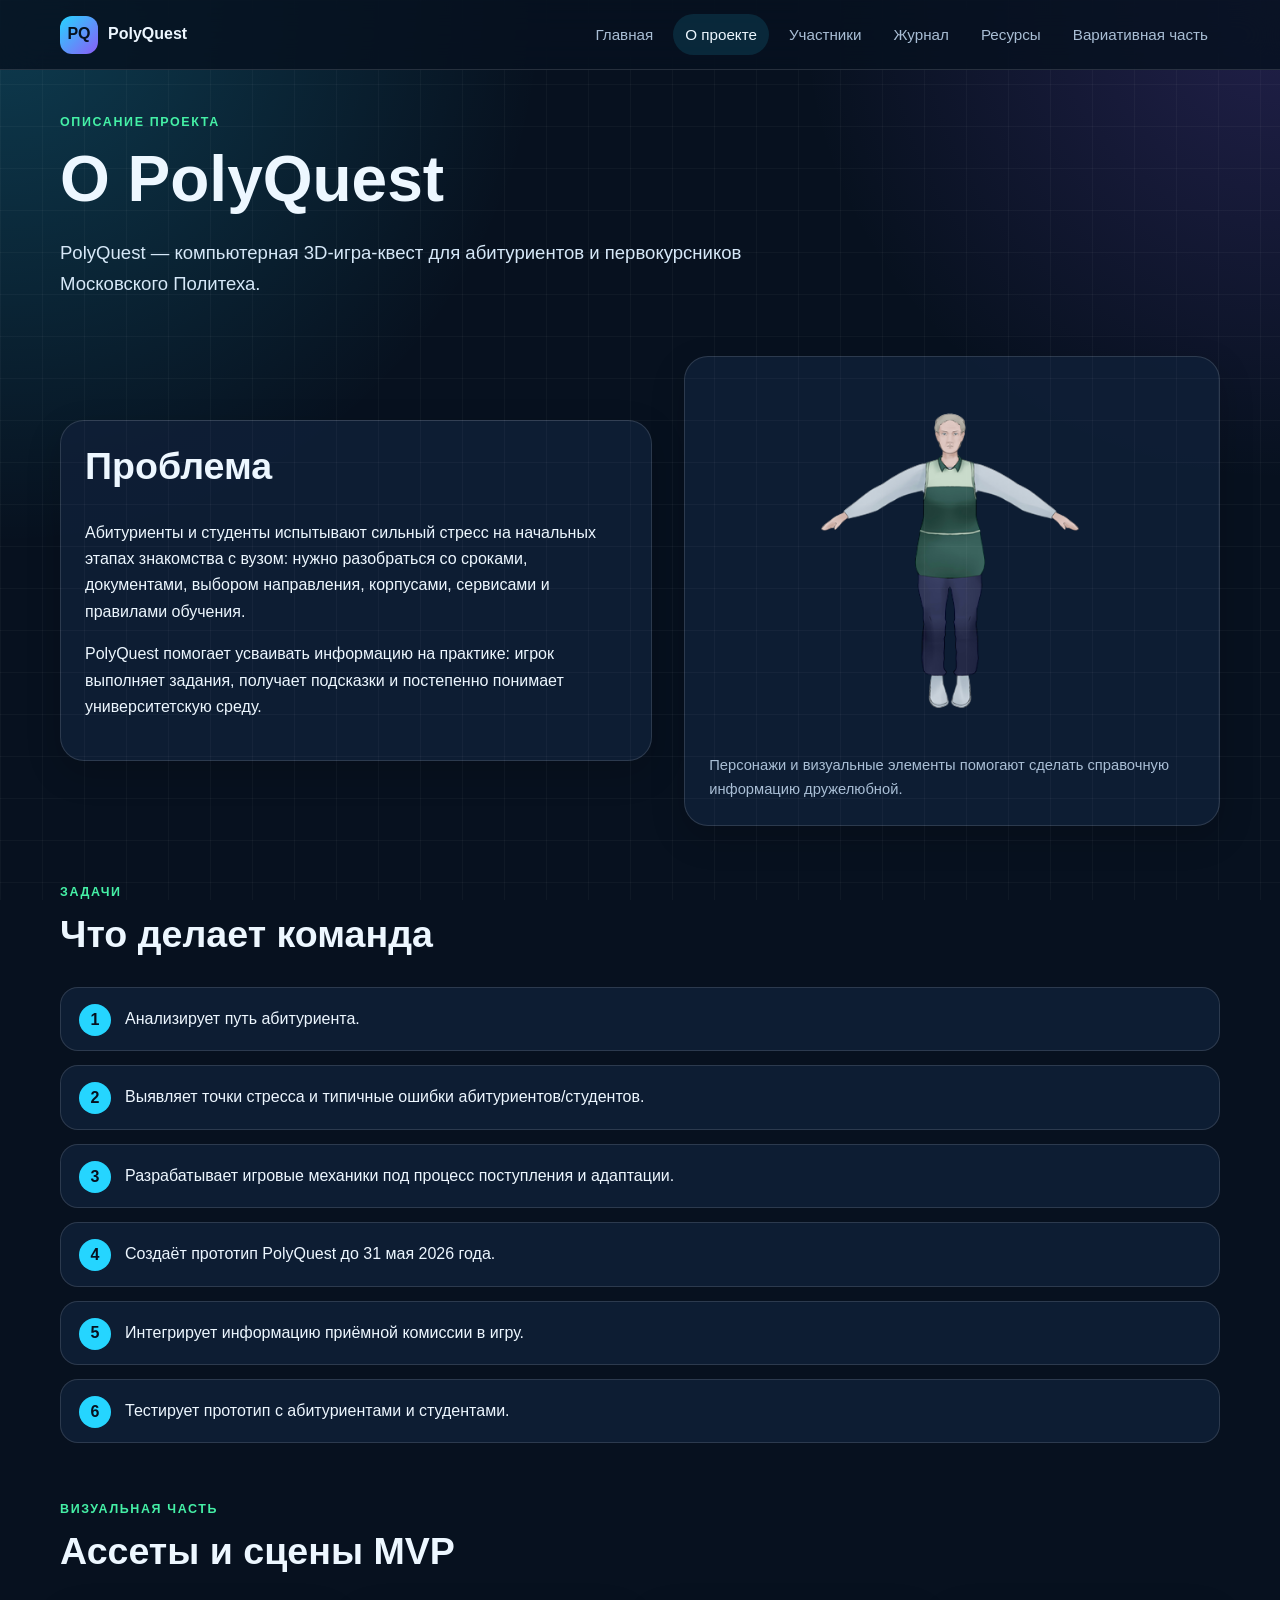
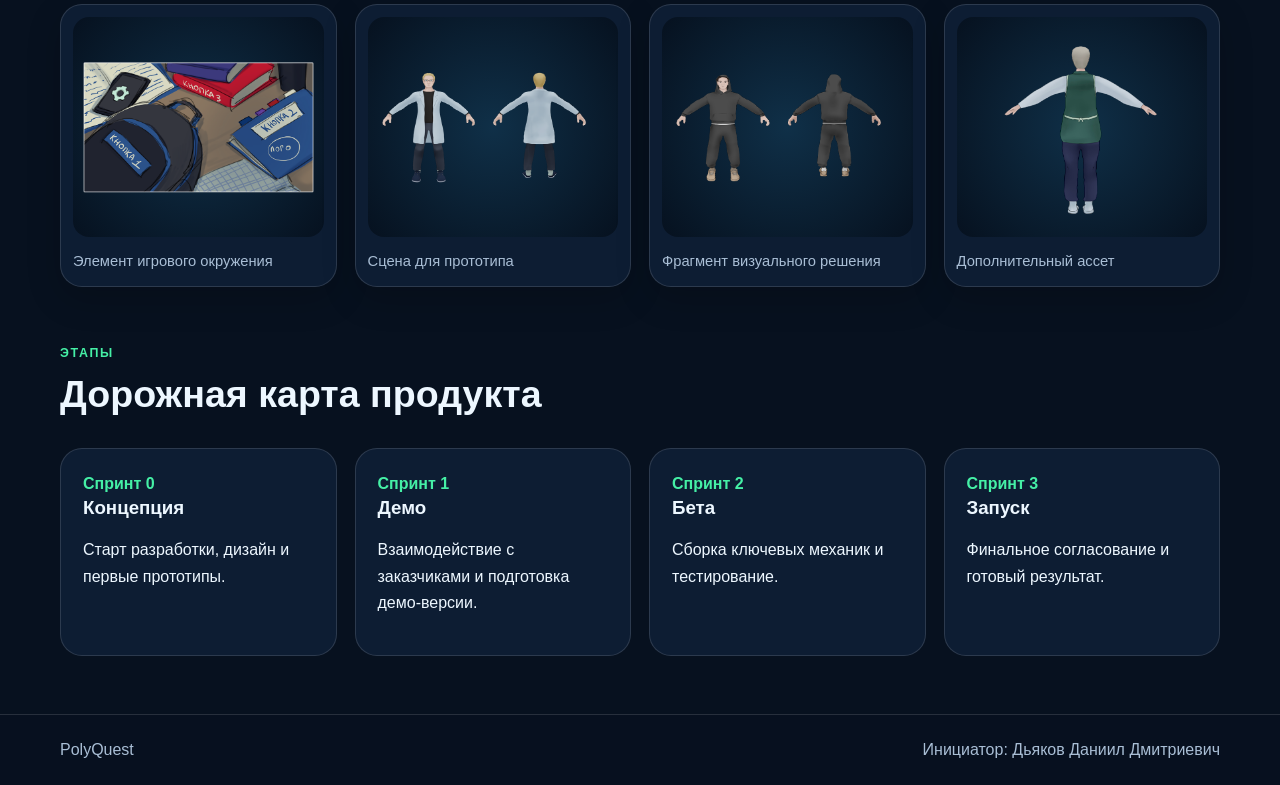
==== commit 562d7cdb: "Подготовка к защите" ====
--- a/site/about.html
+++ b/site/about.html
@@ -1,9 +1,129 @@
 <!doctype html>
 <html lang="ru">
-<head><meta charset="UTF-8"><meta name="viewport" content="width=device-width, initial-scale=1.0"><title>О проекте — PolyQuest</title><link rel="stylesheet" href="css/style.css"></head>
-<body><header class="header"><div class="container nav-wrap"><a class="logo" href="index.html"><span>PQ</span> PolyQuest</a><nav aria-label="Основная навигация"><ul class="menu"><li><a href="index.html">Главная</a></li><li><a class="active" href="about.html">О проекте</a></li><li><a href="participants.html">Участники</a></li><li><a href="journal.html">Журнал</a></li><li><a href="resources.html">Ресурсы</a></li><li><a href="variable.html">Вариативная часть</a></li></ul></nav></div></header>
-<main class="container page"><section class="page-title"><p class="eyebrow">Описание проекта</p><h1>О PolyQuest</h1><p class="lead">PolyQuest — компьютерная 3D-игра-квест для абитуриентов и первокурсников Московского Политеха.</p></section>
-<section class="two-column section"><article class="content"><h2>Проблема</h2><p>Абитуриенты и студенты испытывают сильный стресс на начальных этапах знакомства с вузом: нужно разобраться со сроками, документами, выбором направления, корпусами, сервисами и правилами обучения.</p><p>PolyQuest помогает усваивать информацию на практике: игрок выполняет задания, получает подсказки и постепенно понимает университетскую среду.</p></article><figure class="content media-card"><img src="материалы/image_2026-05-04_14-52-33-Photoroom.png" alt="Персонаж PolyQuest"><figcaption>Персонажи и визуальные элементы помогают сделать справочную информацию дружелюбной.</figcaption></figure></section>
-<section class="section"><div class="section-head"><p class="eyebrow">Задачи</p><h2>Что делает команда</h2></div><ol class="task-list"><li>Анализирует путь абитуриента.</li><li>Выявляет точки стресса и типичные ошибки абитуриентов/студентов.</li><li>Разрабатывает игровые механики под процесс поступления и адаптации.</li><li>Создаёт прототип PolyQuest до 31 мая 2026 года.</li><li>Интегрирует информацию приёмной комиссии в игру.</li><li>Тестирует прототип с абитуриентами и студентами.</li></ol></section>
-<section class="section"><div class="section-head"><p class="eyebrow">Визуальная часть</p><h2>Ассеты и сцены MVP</h2></div><div class="media-gallery"><figure><img src="материалы/image_2026-05-04_14-52-19.png" alt="Материал PolyQuest"><figcaption>Элемент игрового окружения</figcaption></figure><figure><img src="материалы/image_2026-05-04_14-52-24.png" alt="Материал PolyQuest"><figcaption>Сцена для прототипа</figcaption></figure><figure><img src="материалы/image_2026-05-04_14-52-28.png" alt="Материал PolyQuest"><figcaption>Фрагмент визуального решения</figcaption></figure><figure><img src="материалы/image_2026-05-04_14-52-38-Photoroom.png" alt="Материал PolyQuest"><figcaption>Дополнительный ассет</figcaption></figure></div></section>
-<section class="section timeline"><div class="section-head"><p class="eyebrow">Этапы</p><h2>Дорожная карта продукта</h2></div><div class="timeline-grid"><article><span>Спринт 0</span><h3>Концепция</h3><p>Старт разработки, дизайн и первые прототипы.</p></article><article><span>Спринт 1</span><h3>Демо</h3><p>Взаимодействие с заказчиками и подготовка демо-версии.</p></article><article><span>Спринт 2</span><h3>Бета</h3><p>Сборка ключевых механик и тестирование.</p></article><article><span>Спринт 3</span><h3>Запуск</h3><p>Финальное согласование и готовый результат.</p></article></div></section></main><footer class="footer"><div class="container footer-grid"><span>PolyQuest</span><span>Инициатор: Дьяков Даниил Дмитриевич</span></div></footer></body></html>+<head>
+  <meta charset="UTF-8">
+  <meta name="viewport" content="width=device-width, initial-scale=1.0">
+  <title>О проекте — PolyQuest</title>
+    <link rel="stylesheet" href="css/style.css">
+  </head>
+  <body>
+    <header class="header">
+      <div class="container nav-wrap">
+        <a class="logo" href="index.html">
+          <span>PQ</span> PolyQuest</a>
+            <nav aria-label="Основная навигация">
+              <ul class="menu">
+                <li>
+                  <a href="index.html">Главная</a>
+                  </li>
+                  <li>
+                    <a class="active" href="about.html">О проекте</a>
+                    </li>
+                    <li>
+                      <a href="participants.html">Участники</a>
+                      </li>
+                      <li>
+                        <a href="journal.html">Журнал</a>
+                        </li>
+                        <li>
+                          <a href="resources.html">Ресурсы</a>
+                          </li>
+                          <li>
+                            <a href="variable.html">Вариативная часть</a>
+                            </li>
+                          </ul>
+                        </nav>
+                      </div>
+                    </header>
+                    <main class="container page">
+                      <section class="page-title">
+                        <p class="eyebrow">Описание проекта</p>
+                          <h1>О PolyQuest</h1>
+                            <p class="lead">PolyQuest — компьютерная 3D-игра-квест для абитуриентов и первокурсников Московского Политеха.</p>
+                            </section>
+                            <section class="two-column section">
+                              <article class="content">
+                                <h2>Проблема</h2>
+                                  <p>Абитуриенты и студенты испытывают сильный стресс на начальных этапах знакомства с вузом: нужно разобраться со сроками, документами, выбором направления, корпусами, сервисами и правилами обучения.</p>
+                                    <p>PolyQuest помогает усваивать информацию на практике: игрок выполняет задания, получает подсказки и постепенно понимает университетскую среду.</p>
+                                    </article>
+                                    <figure class="content media-card">
+                                      <img src="материалы/image_2026-05-04_14-52-33-Photoroom.png" alt="Персонаж PolyQuest">
+                                      <figcaption>Персонажи и визуальные элементы помогают сделать справочную информацию дружелюбной.</figcaption>
+                                      </figure>
+                                    </section>
+                                    <section class="section">
+                                      <div class="section-head">
+                                        <p class="eyebrow">Задачи</p>
+                                          <h2>Что делает команда</h2>
+                                          </div>
+                                          <ol class="task-list">
+                                            <li>Анализирует путь абитуриента.</li>
+                                              <li>Выявляет точки стресса и типичные ошибки абитуриентов/студентов.</li>
+                                                <li>Разрабатывает игровые механики под процесс поступления и адаптации.</li>
+                                                  <li>Создаёт прототип PolyQuest до 31 мая 2026 года.</li>
+                                                    <li>Интегрирует информацию приёмной комиссии в игру.</li>
+                                                      <li>Тестирует прототип с абитуриентами и студентами.</li>
+                                                      </ol>
+                                                    </section>
+                                                    <section class="section">
+                                                      <div class="section-head">
+                                                        <p class="eyebrow">Визуальная часть</p>
+                                                          <h2>Ассеты и сцены MVP</h2>
+                                                          </div>
+                                                          <div class="media-gallery">
+                                                            <figure>
+                                                              <img src="материалы/image_2026-05-04_14-52-19.png" alt="Материал PolyQuest">
+                                                              <figcaption>Элемент игрового окружения</figcaption>
+                                                              </figure>
+                                                              <figure>
+                                                                <img src="материалы/image_2026-05-04_14-52-24.png" alt="Материал PolyQuest">
+                                                                <figcaption>Сцена для прототипа</figcaption>
+                                                                </figure>
+                                                                <figure>
+                                                                  <img src="материалы/image_2026-05-04_14-52-28.png" alt="Материал PolyQuest">
+                                                                  <figcaption>Фрагмент визуального решения</figcaption>
+                                                                  </figure>
+                                                                  <figure>
+                                                                    <img src="материалы/image_2026-05-04_14-52-38-Photoroom.png" alt="Материал PolyQuest">
+                                                                    <figcaption>Дополнительный ассет</figcaption>
+                                                                    </figure>
+                                                                  </div>
+                                                                </section>
+                                                                <section class="section timeline">
+                                                                  <div class="section-head">
+                                                                    <p class="eyebrow">Этапы</p>
+                                                                      <h2>Дорожная карта продукта</h2>
+                                                                      </div>
+                                                                      <div class="timeline-grid">
+                                                                        <article>
+                                                                          <span>Спринт 0</span>
+                                                                            <h3>Концепция</h3>
+                                                                              <p>Старт разработки, дизайн и первые прототипы.</p>
+                                                                              </article>
+                                                                              <article>
+                                                                                <span>Спринт 1</span>
+                                                                                  <h3>Демо</h3>
+                                                                                    <p>Взаимодействие с заказчиками и подготовка демо-версии.</p>
+                                                                                    </article>
+                                                                                    <article>
+                                                                                      <span>Спринт 2</span>
+                                                                                        <h3>Бета</h3>
+                                                                                          <p>Сборка ключевых механик и тестирование.</p>
+                                                                                          </article>
+                                                                                          <article>
+                                                                                            <span>Спринт 3</span>
+                                                                                              <h3>Запуск</h3>
+                                                                                                <p>Финальное согласование и готовый результат.</p>
+                                                                                                </article>
+                                                                                              </div>
+                                                                                            </section>
+                                                                                          </main>
+                                                                                          <footer class="footer">
+                                                                                            <div class="container footer-grid">
+                                                                                              <span>PolyQuest</span>
+                                                                                                <span>Инициатор: Дьяков Даниил Дмитриевич</span>
+                                                                                                </div>
+                                                                                              </footer>
+                                                                                            </body>
+                                                                                          </html>
--- a/site/css/style.css
+++ b/site/css/style.css
@@ -1 +1,487 @@
-:root{--bg:#07111f;--surface:rgba(15,31,55,.88);--text:#edf7ff;--muted:#a9bed5;--accent:#25d5ff;--accent2:#8b5cf6;--green:#45f0a6;--border:rgba(255,255,255,.13);--shadow:0 24px 70px rgba(0,0,0,.28)}*{box-sizing:border-box}body{margin:0;font-family:Inter,"Segoe UI",Arial,sans-serif;background:radial-gradient(circle at top left,rgba(37,213,255,.22),transparent 34rem),radial-gradient(circle at top right,rgba(139,92,246,.2),transparent 30rem),var(--bg);color:var(--text);line-height:1.65}body:before{content:"";position:fixed;inset:0;pointer-events:none;background-image:linear-gradient(rgba(255,255,255,.035) 1px,transparent 1px),linear-gradient(90deg,rgba(255,255,255,.035) 1px,transparent 1px);background-size:42px 42px}a{color:#7de8ff;text-decoration:none}a:hover{color:white}.container{width:min(1160px,92%);margin:0 auto}.section{margin:56px auto}.compact{margin-top:28px}.page{padding-top:42px}.header{background:rgba(7,17,31,.84);border-bottom:1px solid var(--border);position:sticky;top:0;z-index:10;backdrop-filter:blur(18px)}.nav-wrap{display:flex;align-items:center;justify-content:space-between;gap:18px;padding:14px 0}.logo{display:inline-flex;align-items:center;gap:10px;color:var(--text);font-weight:800}.logo span{display:grid;place-items:center;width:38px;height:38px;border-radius:12px;background:linear-gradient(135deg,var(--accent),var(--accent2));color:#06111f}.menu{list-style:none;display:flex;flex-wrap:wrap;justify-content:flex-end;gap:8px;margin:0;padding:0}.menu a{display:inline-block;padding:8px 12px;border-radius:999px;color:var(--muted);font-size:.95rem}.menu a:hover,.menu a.active{background:rgba(37,213,255,.12);color:var(--text)}.hero{padding:78px 0 44px;overflow:hidden}.hero-grid,.two-column{display:grid;grid-template-columns:minmax(0,1.05fr) minmax(320px,.95fr);gap:32px;align-items:center}.eyebrow{color:var(--green);text-transform:uppercase;letter-spacing:.13em;font-size:.78rem;font-weight:800;margin:0 0 10px}h1,h2,h3{line-height:1.15;margin-top:0}h1{font-size:clamp(2.2rem,5vw,4.8rem);margin-bottom:22px}h2{font-size:clamp(1.6rem,3vw,2.35rem)}.lead{font-size:1.16rem;color:#d6e8f8;max-width:780px}.muted{color:var(--muted)}.hero-actions{display:flex;flex-wrap:wrap;gap:14px;margin-top:28px}.button{display:inline-flex;align-items:center;justify-content:center;min-height:46px;padding:0 20px;border-radius:14px;color:#06111f;background:linear-gradient(135deg,var(--accent),var(--green));font-weight:800;box-shadow:0 14px 34px rgba(37,213,255,.22)}.button.ghost{background:rgba(255,255,255,.08);color:var(--text);border:1px solid var(--border);box-shadow:none}.content,.card,.resource-card,.post-card,.hero-shot,.media-card{background:var(--surface);border:1px solid var(--border);border-radius:24px;padding:24px;box-shadow:0 12px 34px rgba(0,0,0,.18)}.wide{max-width:920px}.annotation{border-left:5px solid var(--accent)}.accent-panel{background:linear-gradient(135deg,rgba(37,213,255,.16),rgba(139,92,246,.16))}.cards{display:grid;grid-template-columns:repeat(auto-fit,minmax(230px,1fr));gap:18px}.card{transition:.2s}.card:hover{transform:translateY(-4px);border-color:rgba(37,213,255,.45)}.icon{width:52px;height:52px;display:grid;place-items:center;border-radius:16px;background:rgba(37,213,255,.12);font-size:1.6rem;margin-bottom:18px}.stats{display:grid;grid-template-columns:repeat(auto-fit,minmax(220px,1fr));gap:16px}.stat-card{padding:24px;border-radius:22px;background:linear-gradient(135deg,rgba(37,213,255,.16),rgba(69,240,166,.08));border:1px solid var(--border)}.stat-card strong{display:block;font-size:2.7rem;color:var(--accent);line-height:1;margin-bottom:10px}.section-head{max-width:780px;margin-bottom:22px}.page-title{margin-bottom:34px}.video-frame{overflow:hidden;border-radius:24px;border:1px solid var(--border);aspect-ratio:16/9;box-shadow:var(--shadow);background:#000}.video-frame iframe,.video-frame video{width:100%;height:100%;border:0;display:block;object-fit:cover}.task-list{counter-reset:tasks;list-style:none;padding:0;display:grid;gap:14px}.task-list li{counter-increment:tasks;padding:18px 18px 18px 64px;border:1px solid var(--border);border-radius:18px;background:var(--surface);position:relative}.task-list li:before{content:counter(tasks);position:absolute;left:18px;top:16px;width:32px;height:32px;border-radius:50%;display:grid;place-items:center;background:var(--accent);color:#06111f;font-weight:900}.timeline-grid,.roles-grid,.resource-grid,.risk-grid{display:grid;grid-template-columns:repeat(auto-fit,minmax(240px,1fr));gap:18px}.timeline-grid article{padding:22px;border-radius:22px;border:1px solid var(--border);background:var(--surface)}.timeline-grid span,.post-content time{color:var(--green);font-weight:800}.role-block h3{color:var(--accent)}.check-list{padding-left:0;list-style:none}.check-list li{margin:10px 0;padding-left:32px;position:relative}.check-list li:before{content:"✓";position:absolute;left:0;color:var(--green);font-weight:900}.journal-list{display:grid;gap:22px}.post-card{display:grid;grid-template-columns:320px minmax(0,1fr);gap:24px;overflow:hidden;padding:0}.post-content{padding:24px 24px 24px 0}.post-media{min-height:230px;background:linear-gradient(135deg,#123b64,#2f79a8)}.post-media img,.post-media video{width:100%;height:100%;min-height:230px;display:block;object-fit:cover}.resource-card ul{padding-left:20px}.resource-card li{margin:12px 0}.hero-shot{margin:0;padding:18px;overflow:hidden;background:radial-gradient(circle at top,rgba(37,213,255,.18),rgba(15,31,55,.9))}.hero-shot img{width:100%;max-height:460px;object-fit:contain;display:block;filter:drop-shadow(0 24px 40px rgba(0,0,0,.35))}.hero-shot figcaption,.media-gallery figcaption,.media-card figcaption{color:var(--muted);font-size:.92rem;margin-top:12px}.media-card{margin:0}.media-card img{width:100%;max-height:360px;object-fit:contain;display:block}.media-gallery{display:grid;grid-template-columns:repeat(auto-fit,minmax(240px,1fr));gap:18px}.media-gallery figure{margin:0;background:var(--surface);border:1px solid var(--border);border-radius:22px;padding:12px;overflow:hidden;box-shadow:0 12px 34px rgba(0,0,0,.18)}.media-gallery img{width:100%;height:220px;object-fit:cover;border-radius:16px;display:block;background:#06111f}.footer{border-top:1px solid var(--border);margin-top:58px;background:rgba(7,17,31,.75)}.footer-grid{display:flex;justify-content:space-between;gap:16px;flex-wrap:wrap;padding:22px 0;color:var(--muted)}@media(max-width:860px){.nav-wrap{align-items:flex-start;flex-direction:column}.menu{justify-content:flex-start}.hero{padding-top:42px}.hero-grid,.two-column{grid-template-columns:1fr}.post-card{grid-template-columns:1fr}.post-content{padding:0 24px 24px}.post-media,.post-media img,.post-media video{min-height:200px}.media-gallery img{height:200px}}@media(max-width:520px){.container{width:min(100% - 24px,1160px)}.menu a{padding:7px 9px;font-size:.88rem}.content,.card,.resource-card,.hero-shot,.media-card{padding:18px;border-radius:18px}.hero-actions{flex-direction:column}.button{width:100%}}+﻿:root {
+  --bg:#07111f;
+  --surface:rgba(15,31,55,.88);
+  --text:#edf7ff;
+  --muted:#a9bed5;
+  --accent:#25d5ff;
+  --accent2:#8b5cf6;
+  --green:#45f0a6;
+  --border:rgba(255,255,255,.13);
+  --shadow:0 24px 70px rgba(0,0,0,.28)}
+
+* {
+  box-sizing:border-box}
+
+body {
+  margin:0;
+  font-family:Inter,"Segoe UI",Arial,sans-serif;
+  background:radial-gradient(circle at top left,rgba(37,213,255,.22),transparent 34rem),radial-gradient(circle at top right,rgba(139,92,246,.2),transparent 30rem),var(--bg);
+  color:var(--text);
+  line-height:1.65}
+
+body:before {
+  content:"";
+  position:fixed;
+  inset:0;
+  pointer-events:none;
+  background-image:linear-gradient(rgba(255,255,255,.035) 1px,transparent 1px),linear-gradient(90deg,rgba(255,255,255,.035) 1px,transparent 1px);
+  background-size:42px 42px}
+
+a {
+  color:#7de8ff;
+  text-decoration:none}
+
+a:hover {
+  color:white}
+
+.container {
+  width:min(1160px,92%);
+  margin:0 auto}
+
+.section {
+  margin:56px auto}
+
+.compact {
+  margin-top:28px}
+
+.page {
+  padding-top:42px}
+
+.header {
+  background:rgba(7,17,31,.84);
+  border-bottom:1px solid var(--border);
+  position:sticky;
+  top:0;
+  z-index:10;
+  backdrop-filter:blur(18px)}
+
+.nav-wrap {
+  display:flex;
+  align-items:center;
+  justify-content:space-between;
+  gap:18px;
+  padding:14px 0}
+
+.logo {
+  display:inline-flex;
+  align-items:center;
+  gap:10px;
+  color:var(--text);
+  font-weight:800}
+
+.logo span {
+  display:grid;
+  place-items:center;
+  width:38px;
+  height:38px;
+  border-radius:12px;
+  background:linear-gradient(135deg,var(--accent),var(--accent2));
+  color:#06111f}
+
+.menu {
+  list-style:none;
+  display:flex;
+  flex-wrap:wrap;
+  justify-content:flex-end;
+  gap:8px;
+  margin:0;
+  padding:0}
+
+.menu a {
+  display:inline-block;
+  padding:8px 12px;
+  border-radius:999px;
+  color:var(--muted);
+  font-size:.95rem}
+
+.menu a:hover,.menu a.active {
+  background:rgba(37,213,255,.12);
+  color:var(--text)}
+
+.hero {
+  padding:78px 0 44px;
+  overflow:hidden}
+
+.hero-grid,.two-column {
+  display:grid;
+  grid-template-columns:minmax(0,1.05fr) minmax(320px,.95fr);
+  gap:32px;
+  align-items:center}
+
+.eyebrow {
+  color:var(--green);
+  text-transform:uppercase;
+  letter-spacing:.13em;
+  font-size:.78rem;
+  font-weight:800;
+  margin:0 0 10px}
+
+h1,h2,h3 {
+  line-height:1.15;
+  margin-top:0}
+
+h1 {
+  font-size:clamp(2.2rem,5vw,4.8rem);
+  margin-bottom:22px}
+
+h2 {
+  font-size:clamp(1.6rem,3vw,2.35rem)}
+
+.lead {
+  font-size:1.16rem;
+  color:#d6e8f8;
+  max-width:780px}
+
+.muted {
+  color:var(--muted)}
+
+.hero-actions {
+  display:flex;
+  flex-wrap:wrap;
+  gap:14px;
+  margin-top:28px}
+
+.button {
+  display:inline-flex;
+  align-items:center;
+  justify-content:center;
+  min-height:46px;
+  padding:0 20px;
+  border-radius:14px;
+  color:#06111f;
+  background:linear-gradient(135deg,var(--accent),var(--green));
+  font-weight:800;
+  box-shadow:0 14px 34px rgba(37,213,255,.22)}
+
+.button.ghost {
+  background:rgba(255,255,255,.08);
+  color:var(--text);
+  border:1px solid var(--border);
+  box-shadow:none}
+
+.content,.card,.resource-card,.post-card,.hero-shot,.media-card {
+  background:var(--surface);
+  border:1px solid var(--border);
+  border-radius:24px;
+  padding:24px;
+  box-shadow:0 12px 34px rgba(0,0,0,.18)}
+
+.wide {
+  max-width:920px}
+
+.annotation {
+  border-left:5px solid var(--accent)}
+
+.accent-panel {
+  background:linear-gradient(135deg,rgba(37,213,255,.16),rgba(139,92,246,.16))}
+
+.cards {
+  display:grid;
+  grid-template-columns:repeat(auto-fit,minmax(230px,1fr));
+  gap:18px}
+
+.card {
+  transition:.2s}
+
+.card:hover {
+  transform:translateY(-4px);
+  border-color:rgba(37,213,255,.45)}
+
+.icon {
+  width:52px;
+  height:52px;
+  display:grid;
+  place-items:center;
+  border-radius:16px;
+  background:rgba(37,213,255,.12);
+  font-size:1.6rem;
+  margin-bottom:18px}
+
+.stats {
+  display:grid;
+  grid-template-columns:repeat(auto-fit,minmax(220px,1fr));
+  gap:16px}
+
+.stat-card {
+  padding:24px;
+  border-radius:22px;
+  background:linear-gradient(135deg,rgba(37,213,255,.16),rgba(69,240,166,.08));
+  border:1px solid var(--border)}
+
+.stat-card strong {
+  display:block;
+  font-size:2.7rem;
+  color:var(--accent);
+  line-height:1;
+  margin-bottom:10px}
+
+.section-head {
+  max-width:780px;
+  margin-bottom:22px}
+
+.page-title {
+  margin-bottom:34px}
+
+.video-frame {
+  overflow:hidden;
+  border-radius:24px;
+  border:1px solid var(--border);
+  aspect-ratio:16/9;
+  box-shadow:var(--shadow);
+  background:#000}
+
+.video-frame iframe,.video-frame video {
+  width:100%;
+  height:100%;
+  border:0;
+  display:block;
+  object-fit:cover}
+
+.task-list {
+  counter-reset:tasks;
+  list-style:none;
+  padding:0;
+  display:grid;
+  gap:14px}
+
+.task-list li {
+  counter-increment:tasks;
+  padding:18px 18px 18px 64px;
+  border:1px solid var(--border);
+  border-radius:18px;
+  background:var(--surface);
+  position:relative}
+
+.task-list li:before {
+  content:counter(tasks);
+  position:absolute;
+  left:18px;
+  top:16px;
+  width:32px;
+  height:32px;
+  border-radius:50%;
+  display:grid;
+  place-items:center;
+  background:var(--accent);
+  color:#06111f;
+  font-weight:900}
+
+.timeline-grid,.roles-grid,.resource-grid,.risk-grid {
+  display:grid;
+  grid-template-columns:repeat(auto-fit,minmax(240px,1fr));
+  gap:18px}
+
+.timeline-grid article {
+  padding:22px;
+  border-radius:22px;
+  border:1px solid var(--border);
+  background:var(--surface)}
+
+.timeline-grid span,.post-content time {
+  color:var(--green);
+  font-weight:800}
+
+.role-block h3 {
+  color:var(--accent)}
+
+.check-list {
+  padding-left:0;
+  list-style:none}
+
+.check-list li {
+  margin:10px 0;
+  padding-left:32px;
+  position:relative}
+
+.check-list li:before {
+  content:"✓";
+  position:absolute;
+  left:0;
+  color:var(--green);
+  font-weight:900}
+
+.journal-list {
+  display:grid;
+  gap:22px}
+
+.post-card {
+  display:grid;
+  grid-template-columns:320px minmax(0,1fr);
+  gap:24px;
+  overflow:hidden;
+  padding:0}
+
+.post-content {
+  padding:24px 24px 24px 0}
+
+.post-media {
+  min-height:230px;
+  background:linear-gradient(135deg,#123b64,#2f79a8)}
+
+.post-media img,.post-media video {
+  width:100%;
+  height:100%;
+  min-height:230px;
+  display:block;
+  object-fit:cover}
+
+.resource-card ul {
+  padding-left:20px}
+
+.resource-card li {
+  margin:12px 0}
+
+.hero-shot {
+  margin:0;
+  padding:18px;
+  overflow:hidden;
+  background:radial-gradient(circle at top,rgba(37,213,255,.18),rgba(15,31,55,.9))}
+
+.hero-shot img {
+  width:100%;
+  max-height:460px;
+  object-fit:contain;
+  display:block;
+  filter:drop-shadow(0 24px 40px rgba(0,0,0,.35))}
+
+.hero-shot figcaption,.media-gallery figcaption,.media-card figcaption {
+  color:var(--muted);
+  font-size:.92rem;
+  margin-top:12px}
+
+.media-card {
+  margin:0}
+
+.media-card img {
+  width:100%;
+  max-height:360px;
+  object-fit:contain;
+  display:block}
+
+.media-gallery {
+  display:grid;
+  grid-template-columns:repeat(auto-fit,minmax(240px,1fr));
+  gap:18px}
+
+.media-gallery figure {
+  margin:0;
+  background:var(--surface);
+  border:1px solid var(--border);
+  border-radius:22px;
+  padding:12px;
+  overflow:hidden;
+  box-shadow:0 12px 34px rgba(0,0,0,.18)}
+
+.media-gallery img {
+  width:100%;
+  height:220px;
+  object-fit:contain;
+  border-radius:16px;
+  display:block;
+  background:radial-gradient(circle at center, rgba(37,213,255,.10), #06111f);
+  padding:10px}
+
+.footer {
+  border-top:1px solid var(--border);
+  margin-top:58px;
+  background:rgba(7,17,31,.75)}
+
+.footer-grid {
+  display:flex;
+  justify-content:space-between;
+  gap:16px;
+  flex-wrap:wrap;
+  padding:22px 0;
+  color:var(--muted)}
+
+@media(max-width:860px) {
+  .nav-wrap {
+  align-items:flex-start;
+  flex-direction:column}
+
+.menu {
+  justify-content:flex-start}
+
+.hero {
+  padding-top:42px}
+
+.hero-grid,.two-column {
+  grid-template-columns:1fr}
+
+.post-card {
+  grid-template-columns:1fr}
+
+.post-content {
+  padding:0 24px 24px}
+
+.post-media,.post-media img,.post-media video {
+  min-height:200px}
+
+.media-gallery img {
+  height:200px}
+
+}
+
+@media(max-width:520px) {
+  .container {
+  width:min(100% - 24px,1160px)}
+
+.menu a {
+  padding:7px 9px;
+  font-size:.88rem}
+
+.content,.card,.resource-card,.hero-shot,.media-card {
+  padding:18px;
+  border-radius:18px}
+
+.hero-actions {
+  flex-direction:column}
+
+.button {
+  width:100%}
+
+}
+
+.project-logo {
+  display:inline-flex;
+  align-items:center;
+  gap:14px;
+  margin-bottom:22px;
+  padding:10px 16px 10px 10px;
+  border:1px solid var(--border);
+  border-radius:999px;
+  background:rgba(255,255,255,.07);
+  box-shadow:0 14px 34px rgba(0,0,0,.16)}
+
+.project-logo img {
+  width:56px;
+  height:56px;
+  object-fit:contain;
+  border-radius:50%;
+  background:rgba(255,255,255,.08);
+  padding:5px}
+
+.project-logo span {
+  color:var(--muted);
+  font-weight:800;
+  font-size:.95rem}
+
+.hero-shot.logo-showcase {
+  display:grid;
+  place-items:center;
+  text-align:center;
+  min-height:360px}
+
+.hero-shot.logo-showcase img {
+  max-height:320px}
+
+@media(max-width:520px) {
+  .project-logo {
+  border-radius:20px;
+  align-items:flex-start}
+
+.project-logo img {
+  width:48px;
+  height:48px}
+
+}
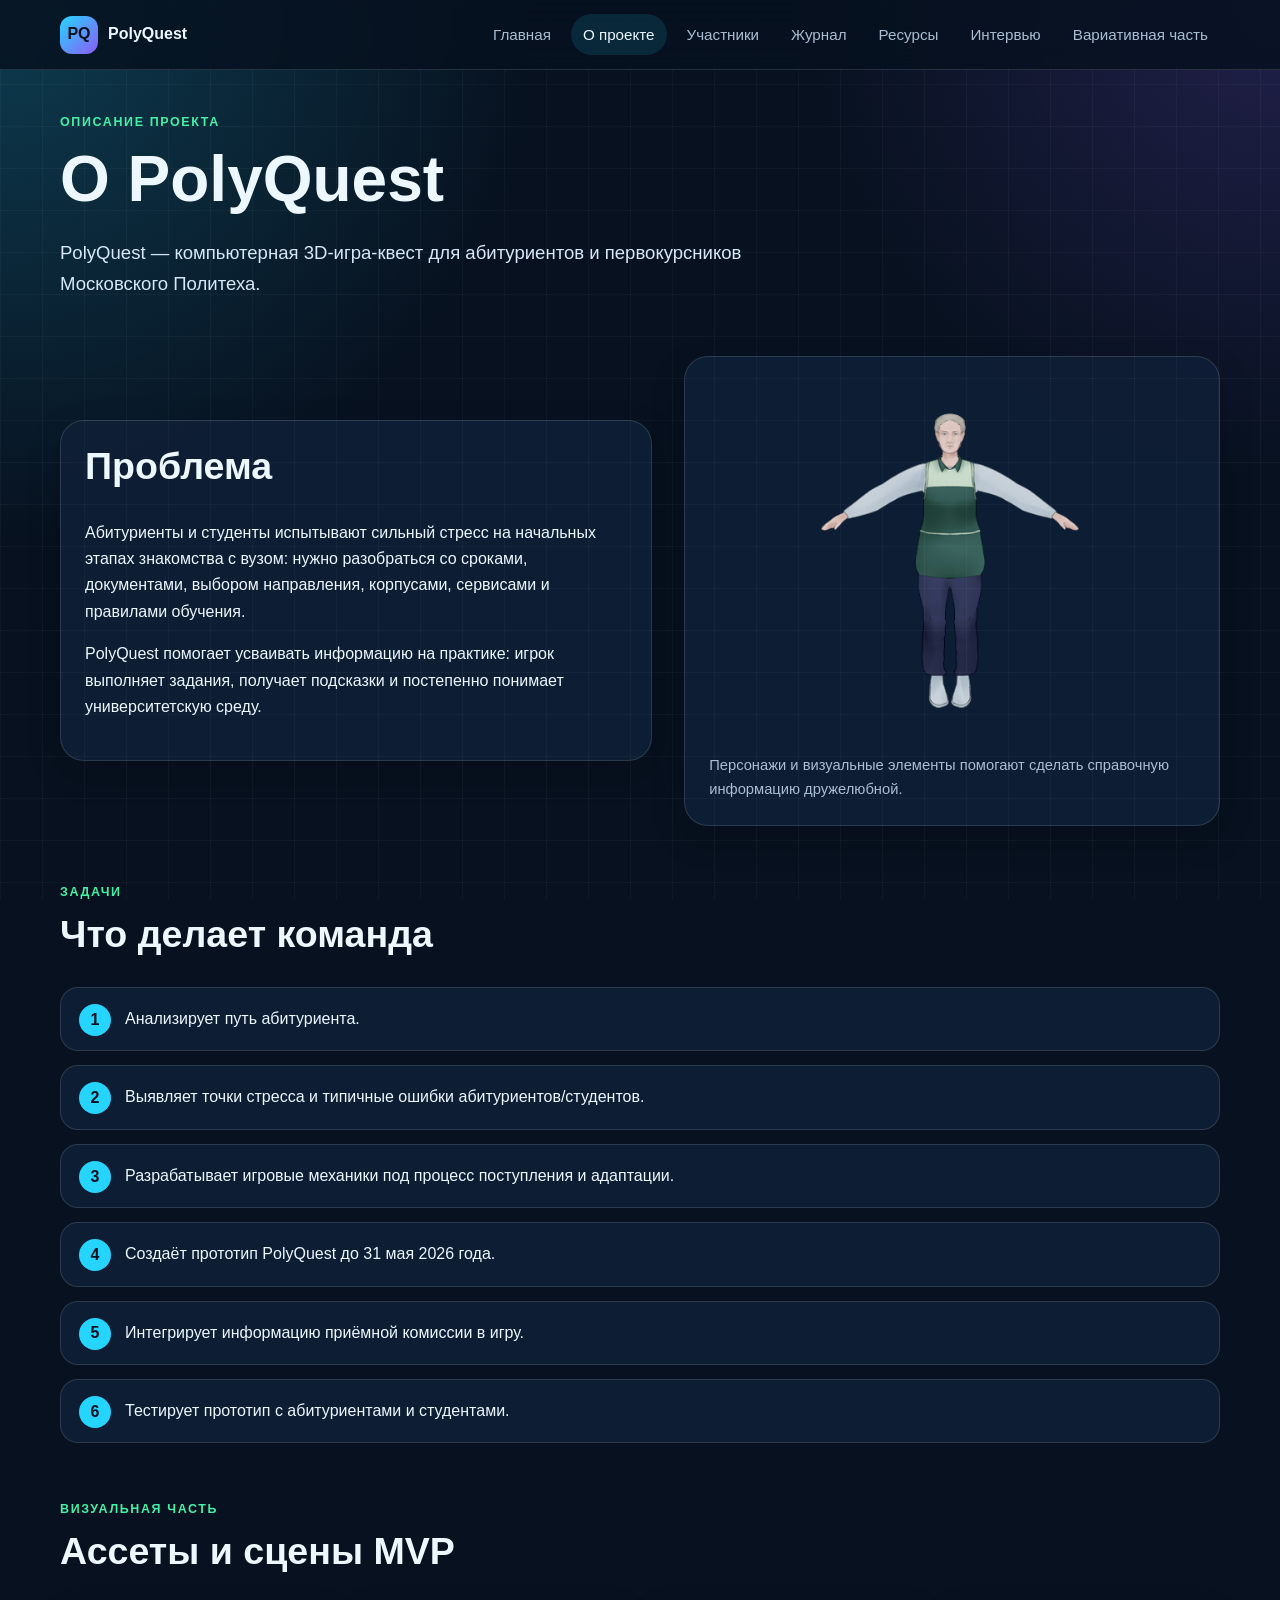
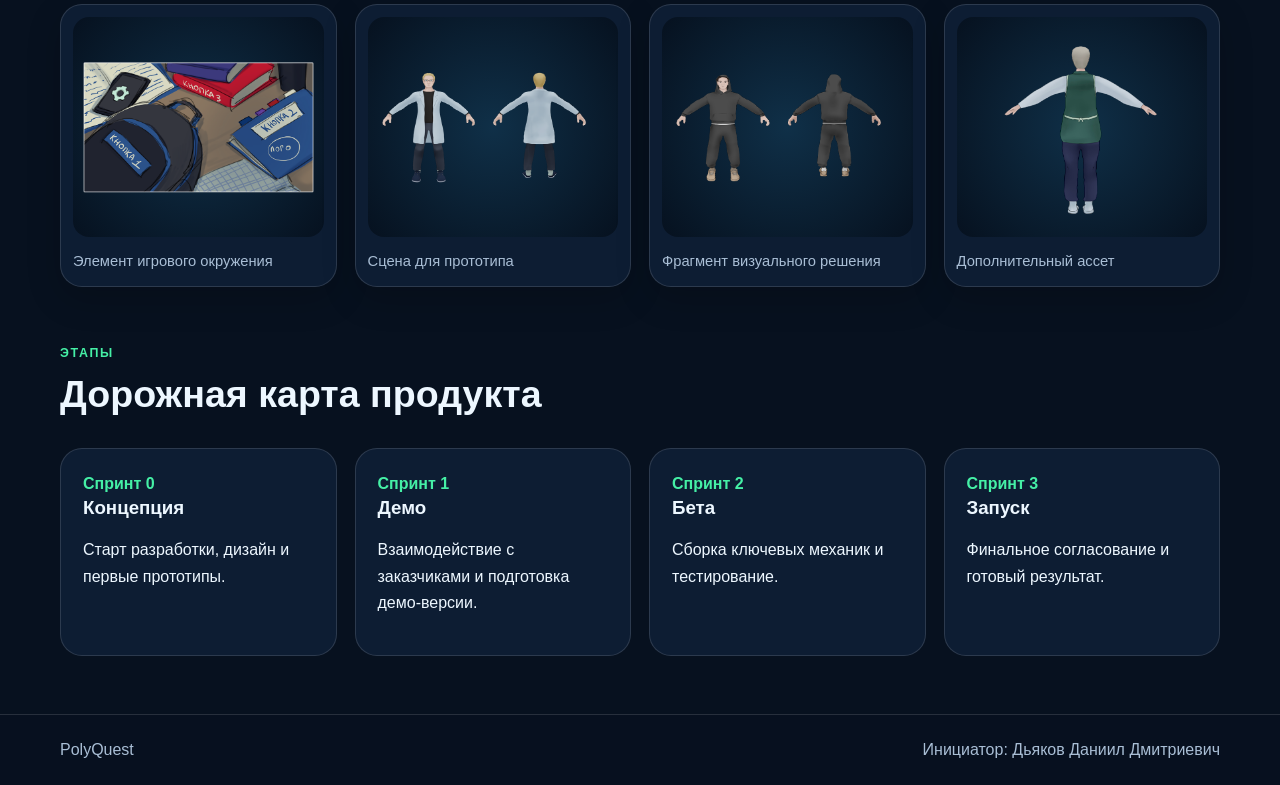
==== commit 67ec88e8: "Полная готовность к защите" ====
--- a/site/about.html
+++ b/site/about.html
@@ -28,6 +28,9 @@
                         <li>
                           <a href="resources.html">Ресурсы</a>
                           </li>
+                          <li>
+                            <a href="interview.html">Интервью</a>
+                            </li>
                           <li>
                             <a href="variable.html">Вариативная часть</a>
                             </li>
--- a/site/css/style.css
+++ b/site/css/style.css
@@ -159,7 +159,7 @@
   border:1px solid var(--border);
   box-shadow:none}
 
-.content,.card,.resource-card,.post-card,.hero-shot,.media-card {
+.content,.card,.resource-card,.post-card,.hero-shot,.media-card,.interview-card {
   background:var(--surface);
   border:1px solid var(--border);
   border-radius:24px;
@@ -325,6 +325,47 @@
   display:block;
   object-fit:cover}
 
+.interview-intro {
+  align-items:stretch}
+
+.interview-list {
+  display:grid;
+  gap:22px}
+
+.interview-card {
+  position:relative;
+  overflow:hidden}
+
+.interview-card:before {
+  content:"";
+  position:absolute;
+  inset:0 auto 0 0;
+  width:5px;
+  background:linear-gradient(180deg,var(--accent),var(--accent2))}
+
+.question-number {
+  display:inline-flex;
+  align-items:center;
+  justify-content:center;
+  min-width:46px;
+  height:34px;
+  margin-bottom:14px;
+  border-radius:999px;
+  background:rgba(37,213,255,.14);
+  color:var(--green);
+  font-weight:900;
+  letter-spacing:.08em}
+
+.interview-card blockquote {
+  margin:18px 0;
+  padding:18px 22px;
+  border-left:4px solid var(--green);
+  border-radius:16px;
+  background:rgba(255,255,255,.07);
+  color:#fff;
+  font-size:1.18rem;
+  font-weight:800}
+
 .resource-card ul {
   padding-left:20px}
 
@@ -430,7 +471,7 @@
   padding:7px 9px;
   font-size:.88rem}
 
-.content,.card,.resource-card,.hero-shot,.media-card {
+.content,.card,.resource-card,.hero-shot,.media-card,.interview-card {
   padding:18px;
   border-radius:18px}
 
